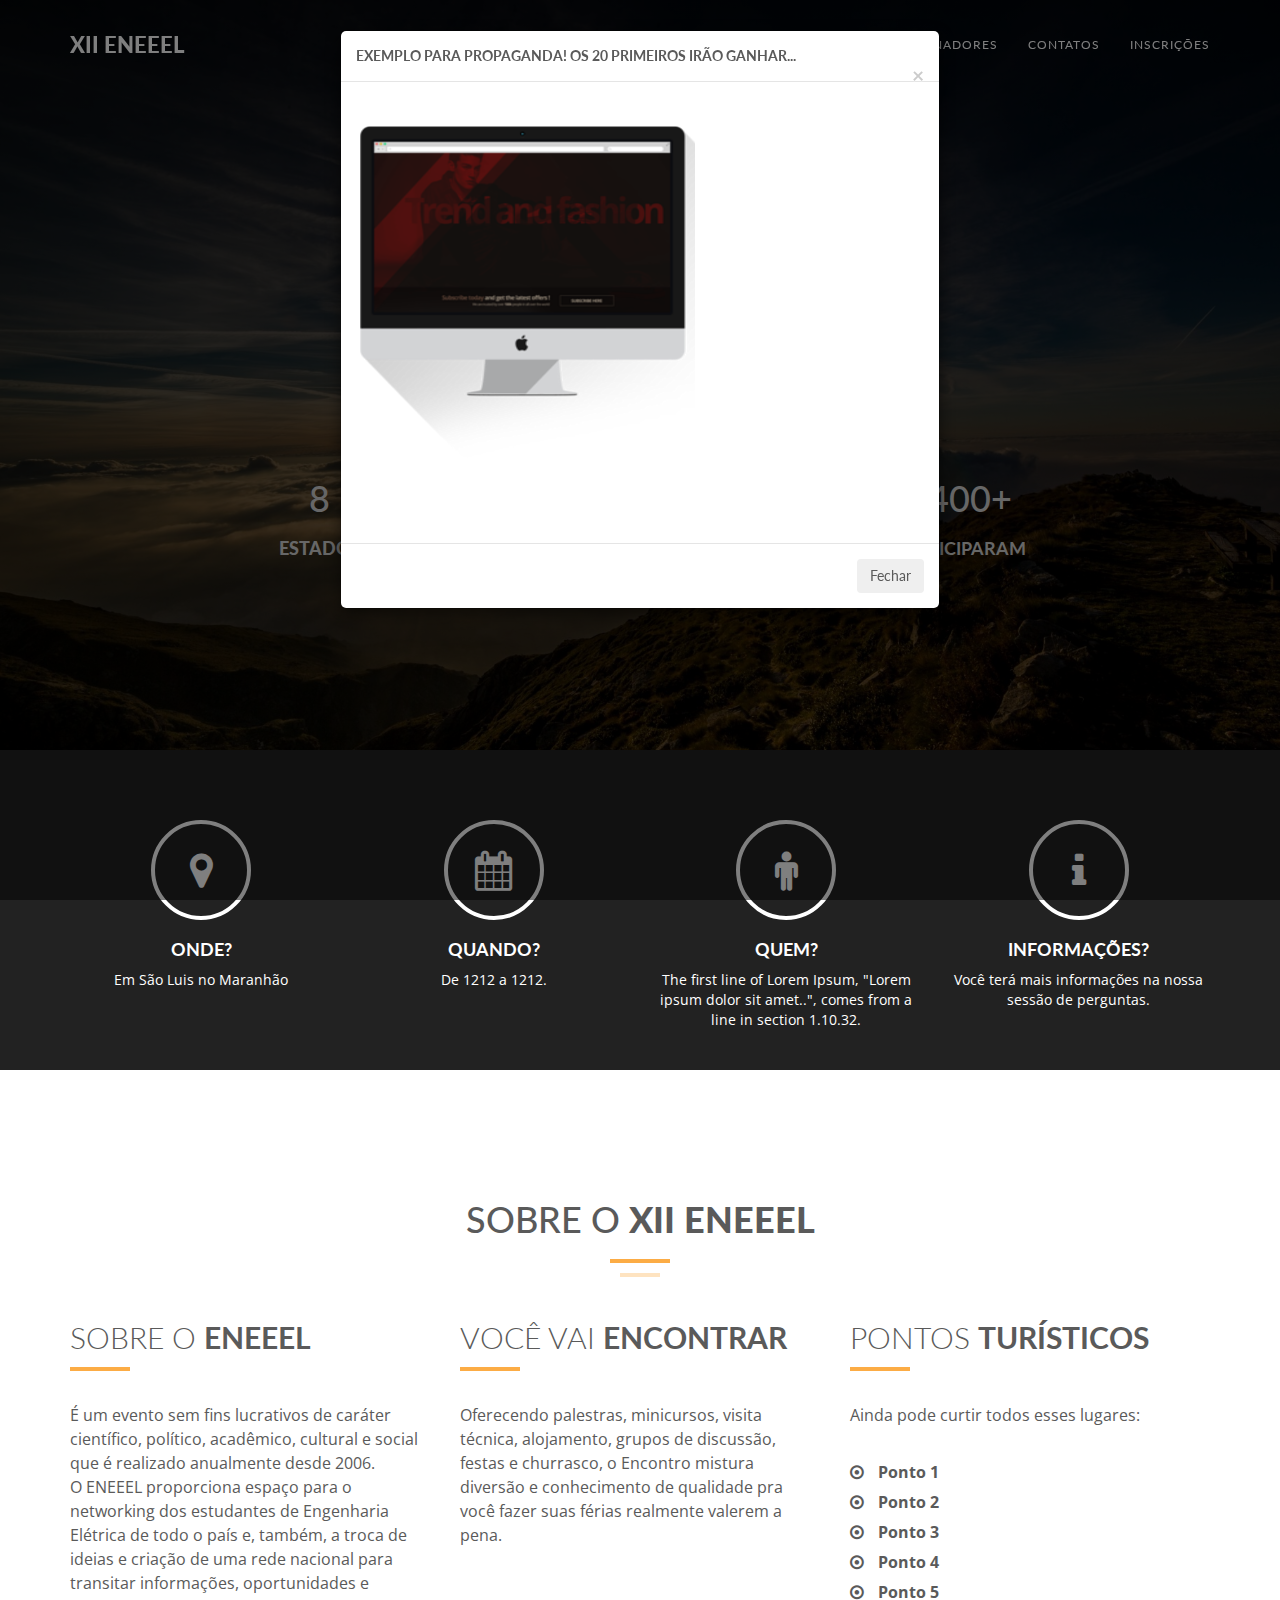
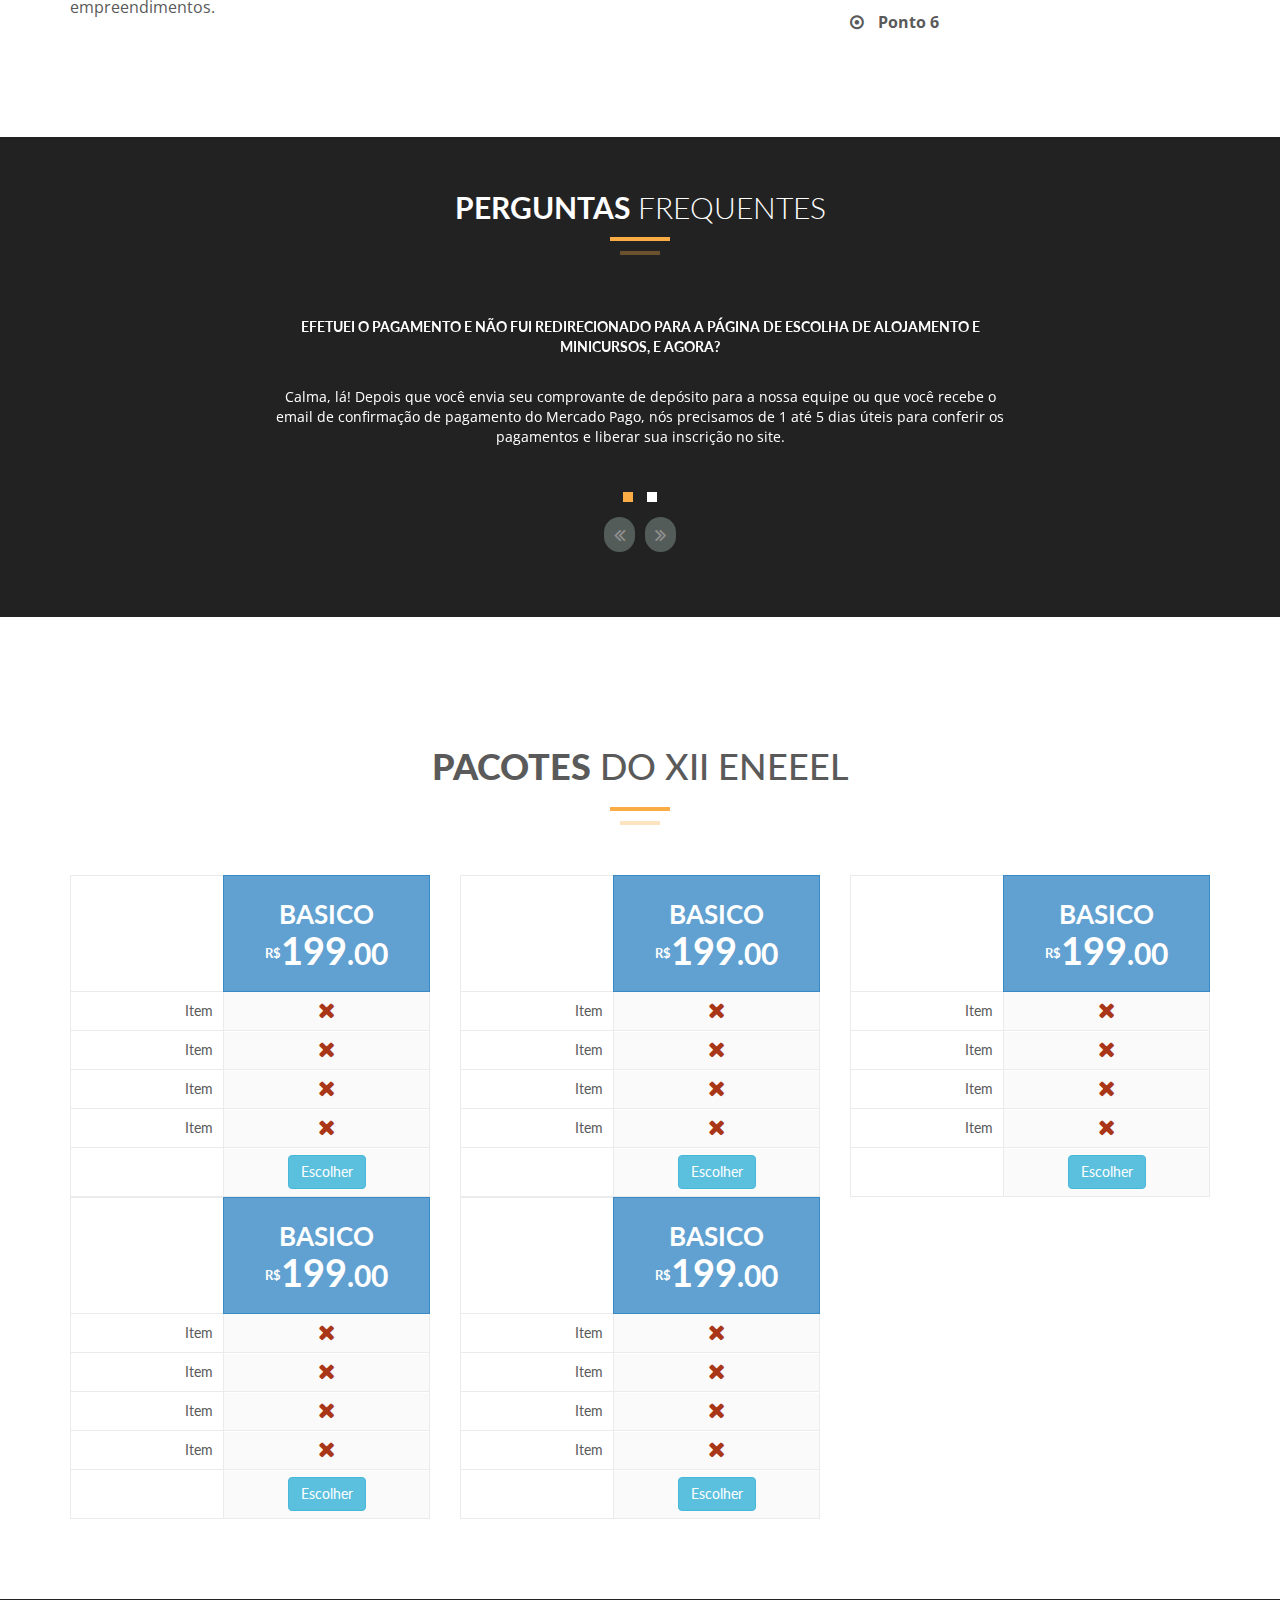
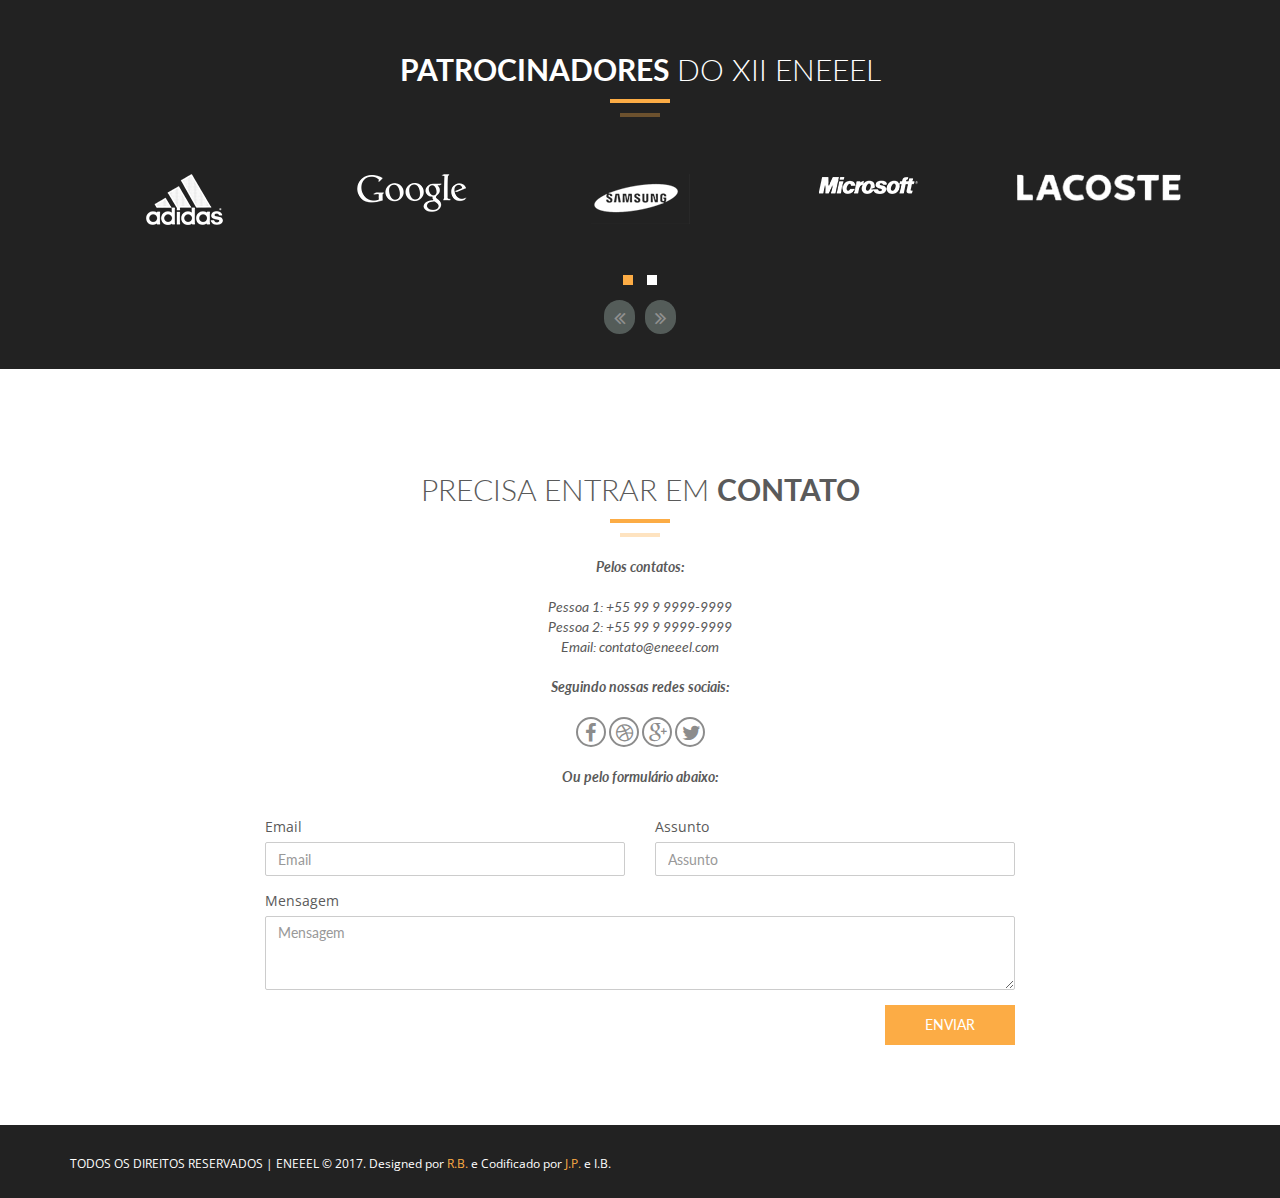
==== ENEEEL_SITE/modelo1/index.html @ 12f7a7e2 "Apenas troca de pasta" ====
<!DOCTYPE html>
<html lang="en">
  <head>
    <!-- BASICO Page Needs
    ================================================== -->
    <meta charset="utf-8">
    <!--[if IE]><meta http-equiv="x-ua-compatible" content="IE=9" /><![endif]-->
    <meta name="viewport" content="width=device-width, initial-scale=1">
	<title>XII ENEEEL - 2017</title>
    <meta name="description" content="Página oficial do XII ENEEEL - 2017">
    <meta name="keywords" content="Eneeel, 2017, Engenharia Elétrica">
    <meta name="author" content="ThemeForces.com, Ickson Barbosa">
    
    <!-- Favicons
    ================================================== -->
    <link rel="shortcut icon" href="img/favicon.ico" type="image/x-icon">
    <link rel="apple-touch-icon" href="img/apple-touch-icon.png">
    <link rel="apple-touch-icon" sizes="72x72" href="img/apple-touch-icon-72x72.png">
    <link rel="apple-touch-icon" sizes="114x114" href="img/apple-touch-icon-114x114.png">

    <!-- Bootstrap -->
    <link rel="stylesheet" type="text/css"  href="css/bootstrap.css">
    <link rel="stylesheet" type="text/css" href="fonts/font-awesome/css/font-awesome.css">

    <!-- Slider
    ================================================== -->
    <link href="css/owl.carousel.css" rel="stylesheet" media="screen">
    <link href="css/owl.theme.css" rel="stylesheet" media="screen">

    <!-- Stylesheet
    ================================================== -->
    <link rel="stylesheet" type="text/css"  href="css/style.css">
    <link rel="stylesheet" type="text/css" href="css/responsive.css">

    <link href='http://fonts.googleapis.com/css?family=Lato:100,300,400,700,900,100italic,300italic,400italic,700italic,900italic' rel='stylesheet' type='text/css'>
    <link href='http://fonts.googleapis.com/css?family=Open+Sans:300italic,400italic,600italic,700italic,800italic,700,300,600,800,400' rel='stylesheet' type='text/css'>

    <script type="text/javascript" src="js/modernizr.custom.js"></script>
    

    <!-- HTML5 shim and Respond.js for IE8 support of HTML5 elements and media queries -->
    <!-- WARNING: Respond.js doesn't work if you view the page via file:// -->
    <!--[if lt IE 9]>
      <script src="https://oss.maxcdn.com/html5shiv/3.7.2/html5shiv.min.js"></script>
      <script src="https://oss.maxcdn.com/respond/1.4.2/respond.min.js"></script>
    <![endif]-->
  </head>
  <body>
	  
	<!-- Modal
    ==========================================--> 
	<div id="myModal" class="modal fade">
	  <div class="modal-dialog">
		<div class="modal-content">
		  <div class="modal-header">
			<h5 class="modal-title">Exemplo para propaganda! Os 20 primeiros irão ganhar...</h5>
			<left><button type="button" class="close" data-dismiss="modal" aria-label="Close"></left>
			  <span aria-hidden="true">&times;</span>
			</button>
		  </div>
		  <div class="modal-body">
			<img src="img/prop.png">
		  </div>
		   <div class="modal-footer">
                     <button class="btn" data-dismiss="xmodal" aria-hidden="true">Fechar</button>
		   </div>
		</div>
	  </div>
	</div>
	  
    <!-- Navigation
    ==========================================-->
    <nav id="tf-menu" class="navbar navbar-default navbar-fixed-top">
      <div class="container">
        <!-- Brand and toggle get grouped for better mobile display -->
        <div class="navbar-header">
          <button type="button" class="navbar-toggle collapsed" data-toggle="collapse" data-target="#bs-example-navbar-collapse-1">
            <span class="sr-only">Toggle navigation</span>
            <span class="icon-bar"></span>
            <span class="icon-bar"></span>
            <span class="icon-bar"></span>
          </button>
          <a class="navbar-brand" href="index.html">XII ENEEEL</a>
        </div>

        <!-- Collect the nav links, forms, and other content for toggling -->
        <div class="collapse navbar-collapse" id="bs-example-navbar-collapse-1">
          <ul class="nav navbar-nav navbar-right">
            <li><a href="#tf-home" class="page-scroll">Início</a></li>
            <li><a href="#tf-services" class="page-scroll">Sobre</a></li>
            <li><a href="#tf-testimonials" class="page-scroll">Perguntas</a></li>
            <li><a href="#tf-pacotes" class="page-scroll">Pacotes</a></li>
            <li><a href="#tf-clients" class="page-scroll">Patrocinadores</a></li>
            <li><a href="#tf-contact" class="page-scroll">Contatos</a></li>
            <li><a href="#" class="page-scroll">Inscrições</a></li>
          </ul>
        </div><!-- /.navbar-collapse -->
      </div><!-- /.container-fluid -->
    </nav>

    <!-- Home Page
    ==========================================-->
    <div id="tf-home" class="text-center">
        <div class="overlay">
            <div class="content">
                <h1>XII <strong><span class="color">ENEEEL</span></strong> - 2017</h1>
                <p class="lead"><b>Encontro Nacional dos Estudantes de Engenharia Elétrica</b></p>
				<h2><button><a href="#">Inscrições</a></button></h2>
            </div>
            <br><br>
            <div class="col-md-2 col-md-offset-2">
                     <strong><h1><span id="estados">0</span></h1><h3>ESTADOS</h3></strong>
            </div>
            <div class="col-md-2 col-md-offset-1">
                    <strong><h1><span id="edicoes">0</span></h1><h3>EDIÇÕES</strong></h3>
            </div>
            <div class="col-md-2 col-md-offset-1">
                    <strong><h1><span id="participaram">0</span>+</h1><h3>PARTICIPARAM</strong></h3>
            </div>
            
        </div>

    </div>

	<!-- Services Section
    ==========================================-->
    <div id="tf-services" class="text-center">
        <div class="container">
            
            <div class="space"></div>
            <div class="row">
                <div class="col-md-3 col-sm-6 service">
                    <i class="fa fa-map-marker"></i>
                    <h4><strong>Onde?</strong></h4>
                    <p>Em São Luis no Maranhão</p>
                </div>

                <div class="col-md-3 col-sm-6 service">
                    <i class="fa fa-calendar"></i>
                    <h4><strong>Quando?</strong></h4>
                    <p>De 1212 a 1212.</p>
                </div>

                <div class="col-md-3 col-sm-6 service">
                    <i class="fa fa-male"></i>
                    <h4><strong>Quem?</strong></h4>
                    <p>The first line of Lorem Ipsum, "Lorem ipsum dolor sit amet..", comes from a line in section 1.10.32.</p>
                </div>
				
				<div class="col-md-3 col-sm-6 service">
                    <i class="fa fa-info"></i>
                    <h4><strong>Informações?</strong></h4>
                    <p>Você terá mais informações na nossa sessão de perguntas.</p>
                </div>

            </div>
        </div>
    </div>
	  

	  
    <!-- About Us Page
    ==========================================-->
    <div id="tf-about">
        <div class="container">
            <div class="row">
                
				
				<div class="section-title center">
					<center><h1>Sobre o <strong>XII ENEEEL</strong></h1></center>
					<div class="line">
						<hr>
					</div>
					<div class="clearfix"></div>
            	</div>
				
				<div class="col-md-4">
                    <div class="about-text">
                        <div class="section-title">
                            <h2>Sobre o <strong>ENEEEL</strong></h2>
                            <hr>
                            <div class="clearfix"></div>
                        </div>
                        <p class="intro">É um evento sem fins lucrativos de caráter científico, político, acadêmico, cultural e social que é realizado anualmente desde 2006. <br>O ENEEEL proporciona espaço para o networking dos estudantes de Engenharia Elétrica de todo o país e, também, a troca de ideias e criação de uma rede nacional para transitar informações, oportunidades e empreendimentos.</p>
                        <br>
                    </div>
                </div>
               
				
				
				<div class="col-md-4">
                    <div class="about-text">
                        <div class="section-title">
                            <h2>Você vai <strong>encontrar</strong></h2>
                            <hr>
                            <div class="clearfix"></div>
                        </div>
						
                        <p class="intro">Oferecendo palestras, minicursos, visita técnica, alojamento, grupos de discussão, festas e churrasco, o Encontro mistura diversão e conhecimento de qualidade pra você fazer suas férias realmente valerem a pena.</p>
                        <br>
                    </div>
                </div>
				
				<div class="col-md-4">
                    <div class="about-text">
                        <div class="section-title">
                            <h2>Pontos <strong>turísticos</strong></h2>
                            <hr>
                            <div class="clearfix"></div>
                        </div>
						<p class="intro">Ainda pode curtir todos esses lugares:</p>
                        <ul class="about-list">
                            <li>
                                <span class="fa fa-dot-circle-o"></span>
                                <strong>Ponto 1</strong>
                            </li>
							<li>
                                <span class="fa fa-dot-circle-o"></span>
                                <strong>Ponto 2</strong>
                            </li>
							<li>
                                <span class="fa fa-dot-circle-o"></span>
                                <strong>Ponto 3</strong>
                            </li>
							<li>
                                <span class="fa fa-dot-circle-o"></span>
                                <strong>Ponto 4</strong>
                            </li>
							<li>
                                <span class="fa fa-dot-circle-o"></span>
                                <strong>Ponto 5</strong>
                            </li>
							<li>
                                <span class="fa fa-dot-circle-o"></span>
                                <strong>Ponto 6</strong>
                            </li>
                            <br>
						</ul>
                    </div>
                </div>
				
				
            </div>
        </div>
    </div>

	

    

    

    

    <!-- Testimonials Section
    ==========================================-->
    <div id="tf-testimonials" class="text-center">
        <div class="overlay">
            <div class="container">
                <div class="section-title center">
                    <h2><strong>Perguntas</strong> frequentes</h2>
                    <div class="line">
						<hr>
						
                    </div>
                </div>
                <div class="row">
                    <div class="col-md-8 col-md-offset-2">
                        <div id="testimonial" class="owl-carousel owl-theme">
                            
							<div class="item">
                                <b><h5>Efetuei o pagamento e não fui redirecionado para a página de escolha de alojamento e minicursos, e agora?</h5></b>
                                <p>Calma, lá! Depois que você envia seu comprovante de depósito para a nossa equipe ou que você recebe o email de confirmação de pagamento do Mercado Pago, nós precisamos de 1 até 5 dias úteis para conferir os pagamentos e liberar sua inscrição no site.</p>
						    </div>
							
							<div class="item">
                                <b><h5>Como faço para trocar de pacote?</h5></b>
                                <p>Se você ainda não tiver efetuado o pagamento, isso pode ser feito com seu próprio login no nosso site www.eneeel.com. Se você já tiver comprado um pacote, mas quiser adquirir um mais completo, manda um email para contato@eneeel.com para verificar a disponibilidade da transação e efetue uma transferência com o valor da diferença.</p>
						    </div>

                        </div>
                    </div>
                </div>
            </div>
        </div>
    </div>

	
	<!-- Preços
    ==========================================-->
    <div id="tf-pacotes">
        <div class="container">
            <div class="row">
                
				
				<div class="section-title center">
					<center><h1><strong>Pacotes </strong>do XII ENEEEL</h1></center>
					<div class="line">
						<hr>
					</div>
					<div class="clearfix"></div>
            	</div>
				
		<div class="col-md-4 col-sm-12">
			<center><div class="membership-pricing-table">
            	
			<table>
               <tbody>
				<tr>
					<th></th>

					<th class="plan-header plan-header-blue">
					<div class="pricing-plan-name">BASICO</div>
					<div class="pricing-plan-price">
						<sup>R$</sup>199<span>.00</span>
					</div>
					</th>
				
				   <tr>
                    <td>Item</td>
					<td><span class="icon-no fa fa-close"></span></td>
                   </tr>
				   
				   <tr>
                    <td>Item</td>
                    <td><span class="icon-no fa fa-close"></span></td>
                   </tr>
				   
				   <tr>
                    <td>Item</td>
                    <td><span class="icon-no fa fa-close"></span></td>
                   </tr>
				   
				   <tr>
                    <td>Item</td>
                    <td><span class="icon-no fa fa-close"></span></td>
                   </tr>
				   
				   <tr>
					   <td></td>
				    <td class="action-header">
                        <a class="btn btn-info">
                            Escolher
                        </a>
                    </td>
				   </tr>
				
            </tbody></table>
        	</div></center>
			</div>
				
		<!--Tabela 2-->
		<div class="col-md-4 col-sm-12">
			<center><div class="membership-pricing-table">
            	
			<table>
               <tbody>
				<tr>
					<th></th>

					<th class="plan-header plan-header-blue">
					<div class="pricing-plan-name">BASICO</div>
					<div class="pricing-plan-price">
						<sup>R$</sup>199<span>.00</span>
					</div>
					</th>
				
				   <tr>
                    <td>Item</td>
					<td><span class="icon-no fa fa-close"></span></td>
                   </tr>
				   
				   <tr>
                    <td>Item</td>
                    <td><span class="icon-no fa fa-close"></span></td>
                   </tr>
				   
				   <tr>
                    <td>Item</td>
                    <td><span class="icon-no fa fa-close"></span></td>
                   </tr>
				   
				   <tr>
                    <td>Item</td>
                    <td><span class="icon-no fa fa-close"></span></td>
                   </tr>
				   
				   <tr>
					   <td></td>
				    <td class="action-header">
                        <a class="btn btn-info">
                            Escolher
                        </a>
                    </td>
				   </tr>
				
            </tbody></table>
        	</div></center>
			</div>
		
		<!--Tabela 3-->
		<div class="col-md-4 col-sm-12">
			<center><div class="membership-pricing-table">
            	
			<table>
               <tbody>
				<tr>
					<th></th>

					<th class="plan-header plan-header-blue">
					<div class="pricing-plan-name">BASICO</div>
					<div class="pricing-plan-price">
						<sup>R$</sup>199<span>.00</span>
					</div>
					</th>
				
				   <tr>
                    <td>Item</td>
					<td><span class="icon-no fa fa-close"></span></td>
                   </tr>
				   
				   <tr>
                    <td>Item</td>
                    <td><span class="icon-no fa fa-close"></span></td>
                   </tr>
				   
				   <tr>
                    <td>Item</td>
                    <td><span class="icon-no fa fa-close"></span></td>
                   </tr>
				   
				   <tr>
                    <td>Item</td>
                    <td><span class="icon-no fa fa-close"></span></td>
                   </tr>
				   
				   <tr>
					   <td></td>
				    <td class="action-header">
                        <a class="btn btn-info">
                            Escolher
                        </a>
                    </td>
				   </tr>
				
            </tbody></table>
        	</div></center>
			</div>

			<!--Tabela 4-->
		<div class="col-md-4 col-sm-12">
			<center><div class="membership-pricing-table">
            	
			<table>
               <tbody>
				<tr>
					<th></th>

					<th class="plan-header plan-header-blue">
					<div class="pricing-plan-name">BASICO</div>
					<div class="pricing-plan-price">
						<sup>R$</sup>199<span>.00</span>
					</div>
					</th>
				
				   <tr>
                    <td>Item</td>
					<td><span class="icon-no fa fa-close"></span></td>
                   </tr>
				   
				   <tr>
                    <td>Item</td>
                    <td><span class="icon-no fa fa-close"></span></td>
                   </tr>
				   
				   <tr>
                    <td>Item</td>
                    <td><span class="icon-no fa fa-close"></span></td>
                   </tr>
				   
				   <tr>
                    <td>Item</td>
                    <td><span class="icon-no fa fa-close"></span></td>
                   </tr>
				   
				   <tr>
					   <td></td>
				    <td class="action-header">
                        <a class="btn btn-info">
                            Escolher
                        </a>
                    </td>
				   </tr>
				
            </tbody></table>
        	</div></center>
			</div>
		<br>
		<!--Tabela 5-->
		<div class="col-md-4 col-sm-12">
			<center><div class="membership-pricing-table">
            	
			<table>
               <tbody>
				<tr>
					<th></th>

					<th class="plan-header plan-header-blue">
					<div class="pricing-plan-name">BASICO</div>
					<div class="pricing-plan-price">
						<sup>R$</sup>199<span>.00</span>
					</div>
					</th>
				
				   <tr>
                    <td>Item</td>
					<td><span class="icon-no fa fa-close"></span></td>
                   </tr>
				   
				   <tr>
                    <td>Item</td>
                    <td><span class="icon-no fa fa-close"></span></td>
                   </tr>
				   
				   <tr>
                    <td>Item</td>
                    <td><span class="icon-no fa fa-close"></span></td>
                   </tr>
				   
				   <tr>
                    <td>Item</td>
                    <td><span class="icon-no fa fa-close"></span></td>
                   </tr>
				   
				   <tr>
					   <td></td>
				    <td class="action-header">
                        <a class="btn btn-info">
                            Escolher
                        </a>
                    </td>
				   </tr>
				
            </tbody></table>
        	</div></center>
			</div>

				<!--FIM TABELAS-->
				
				
				
		</div>
       </div>
    </div>  
	  
	  
	  
	
	<!-- Clients Section
    ==========================================-->
    <div id="tf-clients" class="text-center">
        <div class="overlay">
            <div class="container">

                <div class="section-title center">
                    <h2><strong>Patrocinadores</strong> do XII ENEEEL</h2>
                    <div class="line">
                        <hr>
                    </div>
                </div>
                <div id="clients" class="owl-carousel owl-theme">
                    <div class="item">
                        <img src="img/client/01.png">
                    </div>
                    <div class="item">
                        <img src="img/client/02.png">
                    </div>
                    <div class="item">
                        <img src="img/client/03.png">
                    </div>
                    <div class="item">
                        <img src="img/client/04.png">
                    </div>
                    <div class="item">
                        <img src="img/client/05.png">
                    </div>
                    <div class="item">
                        <img src="img/client/06.png">
                    </div>
                    <div class="item">
                        <img src="img/client/07.png">
                    </div>
                </div>

            </div>
        </div>
    </div>	  
	  
	  
    <!-- Contact Section
    ==========================================-->
    <div id="tf-contact" class="text-center">
        <div class="container">

            <div class="row">
                <div class="col-md-8 col-md-offset-2">

                    <div class="section-title center">
                        <h2>Precisa entrar em <strong>contato</strong></h2>
                        <div class="line">
                            <hr>
                        </div>
                        <div class="clearfix"></div>
                        <em><b>Pelos contatos:</b><br><br>
                            Pessoa 1: +55 99 9 9999-9999 <br>
                            Pessoa 2: +55 99 9 9999-9999 <br>
                            Email: contato@eneeel.com <br><br>

                            <b>Seguindo nossas redes sociais:</b><br>
                        
                        <br>        
                        <a href="#"><i class="fa fa-facebook"></i></a>
                        <a href="#"><i class="fa fa-dribbble"></i></a>
                        <a href="#"><i class="fa fa-google-plus"></i></a>
                        <a href="#"><i class="fa fa-twitter"></i></a>
                        <br><br>        
                        <b>Ou pelo formulário abaixo:</b><br>
                        </em> 
                    </div>
                    <form>
                        <div class="row">
                            <div class="col-md-6">
                                <div class="form-group">
                                    <label for="exampleInputEmail1">Email</label>
                                    <input type="email" class="form-control" id="exampleInputEmail1" placeholder="Email">
                                </div>
                            </div>
                            <div class="col-md-6">
                                <div class="form-group">
                                    <label for="exampleInputPassword1">Assunto</label>
                                    <input type="text" class="form-control" id="exampleInputPassword1" placeholder="Assunto">
                                </div>
                            </div>
                        </div>
                        <div class="form-group">
                            <label for="exampleInputEmail1">Mensagem</label>
                            <textarea class="form-control" placeholder="Mensagem" rows="3"></textarea>
                        </div>
                        
                        <button type="submit" class="btn tf-btn btn-default">Enviar</button>
                    </form>

                </div>
            </div>

        </div>
    </div>

    <nav id="footer">
        <div class="container">
            <div class="pull-left fnav">
                <p>TODOS OS DIREITOS RESERVADOS | ENEEEL © 2017. Designed por <a href="https://dribbble.com/shots/1817781--FREEBIE-Spirit8-Digital-agency-one-page-template">R.B.</a> e Codificado por <a href="https://dribbble.com/jennpereira">J.P. </a> e I.B.</p>
            </div>
            
               
        </div>
    </nav>


    <!-- jQuery (necessary for Bootstrap's JavaScript plugins) -->
    <script src="https://ajax.googleapis.com/ajax/libs/jquery/1.11.1/jquery.min.js"></script>
    <script type="text/javascript" src="js/jquery.1.11.1.js"></script>
    <!-- Include all compiled plugins (below), or include individual files as needed -->
    <script type="text/javascript" src="js/bootstrap.js"></script>
    <script type="text/javascript" src="js/SmoothScroll.js"></script>
    <script type="text/javascript" src="js/jquery.isotope.js"></script>

    <script src="js/owl.carousel.js"></script>

    <script src="js/jquery.animateNumber.min.js"></script>

    <!-- Javascripts
    ================================================== -->
    <script type="text/javascript" src="js/main.js"></script>

    <script type="text/javascript">
    $('#estados').animateNumber({ number: 8 });
    $('#edicoes').animateNumber({ number: 11 });
    $('#participaram').animateNumber({ number: 2400 });
    </script>
	<script type="text/javascript">
	  $(document).ready(function() 
	  {
   	  	$('#myModal').modal('show');
	  });
	</script>


  </body>
</html>
---- ENEEEL_SITE/modelo1/css/style.css ----
@import url(http://fonts.googleapis.com/css?family=Lato:100,300,400,700,900,100italic,300italic,400italic,700italic,900italic);
@import url(http://fonts.googleapis.com/css?family=Open+Sans:300italic,400italic,600italic,700italic,800italic,700,300,600,800,400);

body, html{
	font-family: 'Lato', sans-serif;
	text-rendering: optimizeLegibility !important;
	-webkit-font-smoothing: antialiased !important;
	color: #5a5a5a;
}

h1{
	text-transform: uppercase;
}
h1 strong{
	font-weight: 900;
}
h2{
	text-transform: uppercase;
	line-height: 20px;
	margin:  0;
}
h3{
font-size: 18px;
font-weight: 900;
}
h4{
	text-transform: uppercase;
}
h5{
	text-transform: uppercase;
	font-weight: 700;
	line-height: 20px;
}
p{
	font-family: 'Open Sans', sans-serif;
}
p.intro{
	font-size: 16px;
	margin: 12px 0 0;
	line-height: 24px;
	font-family: 'Open Sans', sans-serif;
}
a{ color: #FCAC45;}
a:hover,
a:focus{
	text-decoration: none;
	color: #FCAC45;
}

.section-title hr{
	border-color: #fcac45;
	border-width: 4px;
	width: 60px;
	float: left;
	clear: both;
}
.clearfix:after {
     visibility: hidden;
     display: block;
     font-size: 0;
     content: " ";
     clear: both;
     height: 0;
     }
.clearfix { display: inline-block; }
* html .clearfix { height: 1%; }
.clearfix { display: block; }
ul, ol{
	padding: 0;
	webkit-padding: 0;
	moz-padding: 0;
}
/* Navigation */
#tf-menu {
	padding: 20px;
	transition: all 0.8s;
}
#tf-menu.navbar-default {
	background-color: rgba(248, 248, 248, 0);
	border-color: rgba(231, 231, 231, 0);
}
#tf-menu a.navbar-brand {
text-transform: uppercase;
font-size: 22px;
color: #fff;
font-weight: 900;
}

#tf-menu.navbar-default .navbar-nav > li > a {
	text-transform: uppercase;
	color: #FFF;
	font-size: 12px;
	letter-spacing: 1px;
}
.on {
	background-color: #222222 !important;
	padding: 0 !important;
}
.navbar-default .navbar-nav > .active > a, 
.navbar-default .navbar-nav > .active > a:hover, 
.navbar-default .navbar-nav > .active > a:focus {
	color: #FCAC45 !important;
	background-color: transparent;
	font-weight: 700;
}

.navbar-toggle {
	border-radius: 0;
	}
.navbar-default .navbar-toggle:hover, 
.navbar-default .navbar-toggle:focus {
	background-color: #FCAC45;
	border-color: #FCAC45;
	}
.navbar-default .navbar-toggle:hover>.icon-bar {
	background-color: #FFF;
	}
/* Home Style */
#tf-home{
	background: url(../img/dawn-190055.jpg);
	background-size: cover;
	background-position: center;
	background-attachment: fixed;
	background-repeat: no-repeat;
	color: #cfcfcf;
}

#tf-home button{
	background: #fcac45;
	border-radius: 30px;
	padding: 12px 15px;
	opacity: 0.92;
	border: 0px;
	
}

#tf-home a{
	color: white;
}

#tf-home .overlay{
	background: -moz-linear-gradient(top,  rgba(0,0,0,0.8) 0%, rgba(0,0,0,0.73) 17%, rgba(0,0,0,0.66) 35%, rgba(0,0,0,0.55) 62%, rgba(0,0,0,0.4) 100%); /* FF3.6+ */
	background: -webkit-gradient(linear, left top, left bottom, color-stop(0%,rgba(0,0,0,0.8)), color-stop(17%,rgba(0,0,0,0.73)), color-stop(35%,rgba(0,0,0,0.66)), color-stop(62%,rgba(0,0,0,0.55)), color-stop(100%,rgba(0,0,0,0.4))); /* Chrome,Safari4+ */
	background: -webkit-linear-gradient(top,  rgba(0,0,0,0.8) 0%,rgba(0,0,0,0.73) 17%,rgba(0,0,0,0.66) 35%,rgba(0,0,0,0.55) 62%,rgba(0,0,0,0.4) 100%); /* Chrome10+,Safari5.1+ */
	background: -o-linear-gradient(top,  rgba(0,0,0,0.8) 0%,rgba(0,0,0,0.73) 17%,rgba(0,0,0,0.66) 35%,rgba(0,0,0,0.55) 62%,rgba(0,0,0,0.4) 100%); /* Opera 11.10+ */
	background: -ms-linear-gradient(top,  rgba(0,0,0,0.8) 0%,rgba(0,0,0,0.73) 17%,rgba(0,0,0,0.66) 35%,rgba(0,0,0,0.55) 62%,rgba(0,0,0,0.4) 100%); /* IE10+ */
	background: linear-gradient(to bottom,  rgba(0,0,0,0.8) 0%,rgba(0,0,0,0.73) 17%,rgba(0,0,0,0.66) 35%,rgba(0,0,0,0.55) 62%,rgba(0,0,0,0.4) 100%); /* W3C */
	filter: progid:DXImageTransform.Microsoft.gradient( startColorstr='#cc000000', endColorstr='#66000000',GradientType=0 ); /* IE6-9 */
	height: 750px;
	background-attachment: fixed;
}
#tf-home p.lead{
	color: #e3e3e3;
}

.content{
	position: relative;
	padding: 20% 0 0;
}

.color{
	color: #fcac45;
}

a.fa.fa-angle-down {
	padding: 10px 15px;
	color: #fff;
	border: 2px solid #b4b4b4;
	border-radius: 50%;
	font-size: 24px;
	margin-top: 200px;
	transition: all 0.5s;
}
a.fa.fa-angle-down:hover{
	background: #fcac45;
	color: #ffffff;
	border: 2px solid #fcac45;
}

/* About Section */
#tf-pacotes{
	padding: 80px 0;
}
ul.pacotes-list{ margin: 30px 0 0 ;}
ul.pacotes-list li{
	display: block;
	font-size: 16px;
	line-height: 30px;
	font-family: 'Open Sans', sans-serif;
}
ul.pacotes-list li span{ 
	margin-right: 10px;
}


/* About Section */
#tf-about{
	padding: 80px 0;
}
ul.about-list{ margin: 30px 0 0 ;}
ul.about-list li{
	display: block;
	font-size: 16px;
	line-height: 30px;
	font-family: 'Open Sans', sans-serif;
}
ul.about-list li span{ 
	margin-right: 10px;
}
/* Team Section */
#tf-team{
	background: url(../img/03.jpg);
	background-size: cover;
	background-position: center;
	background-attachment: fixed;
	background-repeat: no-repeat;
	color: #ffffff;
}
#tf-team .overlay{
	background: -moz-linear-gradient(top,  rgba(0,0,0,0.8) 0%, rgba(0,0,0,0.73) 17%, rgba(0,0,0,0.66) 35%, rgba(0,0,0,0.55) 62%, rgba(0,0,0,0.4) 100%); /* FF3.6+ */
	background: -webkit-gradient(linear, left top, left bottom, color-stop(0%,rgba(0,0,0,0.8)), color-stop(17%,rgba(0,0,0,0.73)), color-stop(35%,rgba(0,0,0,0.66)), color-stop(62%,rgba(0,0,0,0.55)), color-stop(100%,rgba(0,0,0,0.4))); /* Chrome,Safari4+ */
	background: -webkit-linear-gradient(top,  rgba(0,0,0,0.8) 0%,rgba(0,0,0,0.73) 17%,rgba(0,0,0,0.66) 35%,rgba(0,0,0,0.55) 62%,rgba(0,0,0,0.4) 100%); /* Chrome10+,Safari5.1+ */
	background: -o-linear-gradient(top,  rgba(0,0,0,0.8) 0%,rgba(0,0,0,0.73) 17%,rgba(0,0,0,0.66) 35%,rgba(0,0,0,0.55) 62%,rgba(0,0,0,0.4) 100%); /* Opera 11.10+ */
	background: -ms-linear-gradient(top,  rgba(0,0,0,0.8) 0%,rgba(0,0,0,0.73) 17%,rgba(0,0,0,0.66) 35%,rgba(0,0,0,0.55) 62%,rgba(0,0,0,0.4) 100%); /* IE10+ */
	background: linear-gradient(to bottom,  rgba(0,0,0,0.8) 0%,rgba(0,0,0,0.73) 17%,rgba(0,0,0,0.66) 35%,rgba(0,0,0,0.55) 62%,rgba(0,0,0,0.4) 100%); /* W3C */
	filter: progid:DXImageTransform.Microsoft.gradient( startColorstr='#cc000000', endColorstr='#66000000',GradientType=0 ); /* IE6-9 */
	height: auto;
	background-attachment: fixed;
	padding: 80px 0;
}
.section-title.center{
	padding: 30px 0;
}
.section-title h2,
.section-title.center h2{
	font-weight: 300;
}
.section-title.center .line{
	border-top: 4px solid #fcac45;
	height: 10px;
	width: 60px;
	text-align: center;
	margin: 0 auto;
	margin-top: 20px;
}

.section-title.center hr {
	border-top: 4px solid rgba(252, 172, 69, 0.34);
	width: 40px;
	text-align: center;
	margin-top: 10px;
	position: relative;
	left: 17%;
}
#team{ margin: 0 auto}
#team .item{
    padding: 0;
    margin: 15px;
    color: #FFF;
    text-align: center;
}

img.img-circle.team-img {
	width: 120px;
	height: 120px;
	border: 4px solid transparent;
	transition: all 0.5s;
}
#tf-team .item .thumbnail:hover>img.img-circle.team-img{
	border: 4px solid #FCAC45;
}
#tf-team .thumbnail {
	background: transparent;
	border: 0;
}

#tf-team .thumbnail .caption {
	padding: 9px;
	color: #F2F2F2;
}

.owl-theme .owl-controls .owl-page span {
	display: block;
	width: 10px;
	height: 10px;
	margin: 5px 7px;
	filter: Alpha(Opacity=1);
	opacity: 1;
	-webkit-border-radius: 0;
	-moz-border-radius: 20px;
	border-radius: 0;
	background: #FFFFFF;
	transition: all 0.5s;
}

.owl-theme .owl-controls .owl-page.active span, 
.owl-theme .owl-controls.clickable .owl-page:hover span {
	filter: Alpha(Opacity=100);
	opacity: 1;
	background: #FCAC45;
}
.owl-theme .owl-controls .owl-page.active span{
	background: #FCAC45;
}

/* Services Section */
#tf-services{
	color: white ;
	background-color: #222222;
	padding: 30px;
}

#tf-services .overlay{
	background: -moz-linear-gradient(top,  rgba(0,0,0,0.8) 0%, rgba(0,0,0,0.73) 17%, rgba(0,0,0,0.66) 35%, rgba(0,0,0,0.55) 62%, rgba(0,0,0,0.4) 100%); /* FF3.6+ */
	background: -webkit-gradient(linear, left top, left bottom, color-stop(0%,rgba(0,0,0,0.8)), color-stop(17%,rgba(0,0,0,0.73)), color-stop(35%,rgba(0,0,0,0.66)), color-stop(62%,rgba(0,0,0,0.55)), color-stop(100%,rgba(0,0,0,0.4))); /* Chrome,Safari4+ */
	background: -webkit-linear-gradient(top,  rgba(0,0,0,0.8) 0%,rgba(0,0,0,0.73) 17%,rgba(0,0,0,0.66) 35%,rgba(0,0,0,0.55) 62%,rgba(0,0,0,0.4) 100%); /* Chrome10+,Safari5.1+ */
	background: -o-linear-gradient(top,  rgba(0,0,0,0.8) 0%,rgba(0,0,0,0.73) 17%,rgba(0,0,0,0.66) 35%,rgba(0,0,0,0.55) 62%,rgba(0,0,0,0.4) 100%); /* Opera 11.10+ */
	background: -ms-linear-gradient(top,  rgba(0,0,0,0.8) 0%,rgba(0,0,0,0.73) 17%,rgba(0,0,0,0.66) 35%,rgba(0,0,0,0.55) 62%,rgba(0,0,0,0.4) 100%); /* IE10+ */
	background: linear-gradient(to bottom,  rgba(0,0,0,0.8) 0%,rgba(0,0,0,0.73) 17%,rgba(0,0,0,0.66) 35%,rgba(0,0,0,0.55) 62%,rgba(0,0,0,0.4) 100%); /* W3C */
	filter: progid:DXImageTransform.Microsoft.gradient( startColorstr='#cc000000', endColorstr='#66000000',GradientType=0 ); /* IE6-9 */
	padding: 80px 0;
	background-attachment: fixed;
}

.space{
	margin-top: 40px;
}

#tf-services i.fa {
	font-size: 40px;
	border: 4px solid #fff;
	width: 100px;
	height: 100px;
	padding: 27px 25px;
	margin-bottom: 10px;
	border-radius: 50%;
	transition: all 0.5s;
}

#tf-services i.fa.fa-mobile{
	font-size: 50px;
	padding: 20px 25px;
}

#tf-services .service:hover>i.fa{
	background: #FCAC45;
	color: #ffffff;
}

/* Clients Section */
#tf-clients{
	color: white ;
	background-color: #222222;
	padding: 30px;
}


#clients .item{
    padding: 0;
    margin: 35px;
    color: #FFF;
    text-align: center;
}





.membership-pricing-table table .icon-no,.membership-pricing-table table .icon-yes {
    font-size: 22px
}

.membership-pricing-table table .icon-no {
    color: #a93717
}

.membership-pricing-table table .icon-yes {
    color: #209e61
}

.membership-pricing-table table .plan-header {
    text-align: center;
    font-size: 38px;
    border: 1px solid #e2e2e2;
    padding: 25px 0
}

.membership-pricing-table table .plan-header-free {
    background-color: #eee;
    color: #555
}

.membership-pricing-table table .plan-header-blue {
    color: #fff;
	padding: 20px;
    background-color: #61a1d1;
    border-color: #3989c6
}

.membership-pricing-table table .plan-header-standard {
    color: #fff;
    background-color: #ff9317;
    border-color: #e37900
}

.membership-pricing-table table td {
    text-align: center;
    width: 15%;
    padding: 7px 10px;
    background-color: #fafafa;
    font-size: 14px;
    -webkit-box-shadow: 0 1px 0 #fff inset;
    box-shadow: 0 1px 0 #fff inset
}

.membership-pricing-table table,.membership-pricing-table table td {
    border: 1px solid #ebebeb
}

.membership-pricing-table table tr td:first-child {
    background-color: transparent;
    text-align: right;
    width: 24%
}

.membership-pricing-table table tr td:nth-child(5) {
    background-color: #FFF
}

.membership-pricing-table table tr:first-child td,.membership-pricing-table table tr:nth-child(2) td {
    -webkit-box-shadow: none;
    box-shadow: none
}

.membership-pricing-table table tr:first-child th:first-child {
    border-top-color: transparent;
    border-left-color: transparent;
    border-right-color: #e2e2e2;
	
}

.membership-pricing-table table tr:first-child th .pricing-plan-name {
    font-size: 26px
}

.membership-pricing-table table tr:first-child th .pricing-plan-price {
    line-height: 35px
}

.membership-pricing-table table tr:first-child th .pricing-plan-price>sup {
    font-size: 35%
}

.membership-pricing-table table tr:first-child th .pricing-plan-price>span {
    font-size: 30px;
	
}

.membership-pricing-table table tr:first-child th .pricing-plan-period {
    margin-top: -7px;
    font-size: 25%
}

.membership-pricing-table table .header-plan-inner {
    position: relative;
	padding: 10px;
}

.membership-pricing-table table .recommended-plan-ribbon {
    box-sizing: content-box;
    background-color: #dc3b5d;
    color: #FFF;
    position: absolute;
    padding: 3px 6px;
    font-size: 11px!important;
    font-weight: 500;
    left: -6px;
    top: -22px;
    z-index: 99;
    width: 100%;
    -webkit-box-shadow: 0 -1px #c2284c inset;
    box-shadow: 0 -1px #c2284c inset;
    text-shadow: 0 -1px #c2284c
}

.membership-pricing-table table .recommended-plan-ribbon:before {
    border: solid;
    border-color: #c2284c transparent;
    border-width: 6px 0 0 6px;
    bottom: -5px;
    content: "";
    left: 0;
    position: absolute;
    z-index: 90
}

.membership-pricing-table table .recommended-plan-ribbon:after {
    border: solid;
    border-color: #c2284c transparent;
    border-width: 6px 6px 0 0;
    bottom: -5px;
    content: "";
    right: 0;
    position: absolute;
    z-index: 90
}

.membership-pricing-table table .plan-head {
    box-sizing: content-box;
    background-color: #ff9c00;
    border: 1px solid #cf7300;
    position: absolute;
    top: -33px;
    left: -1px;
    height: 30px;
    width: 100%;
    border-bottom: none
}








/* Testimonials Section */
#tf-testimonials{
	color: white ;
	background-color: #222222;
	padding: 30px;
}


#testimonial {
	padding: 30px 0;
}
#testimonial .item{
    display: block;
    width: 100%;
    height: auto;
}

#testimonial .item p {
	font-weight: 400;
	margin: 30px 0;
	color: #FFF;
}
/* Contact Section */
#tf-contact{
	padding: 80px 0;
}

label {
	float: left;
	font-size: 14px;
	font-weight: 400;
	font-family: 'Open Sans', sans-serif;
}
#tf-contact .form-control {
	display: block;
	width: 100%;
	padding: 6px 12px;
	font-size: 14px;
	line-height: 1.42857143;
	color: #555;
	background-color: #fff;
	background-image: none;
	border: 1px solid #ccc;
	border-radius: 2px;
	-webkit-box-shadow: none;
	box-shadow: none;
	-webkit-transition: none;
	-o-transition: none;
	transition: none;
}

#tf-contact .form-control:focus {
	border-color: inherit;
	outline: 0;
	-webkit-box-shadow: transparent;
	box-shadow: transparent;
}

button.btn.tf-btn.btn-default {
	float: right;
	background: #FCAC45;
	border: 0;
	border-radius: 0;
	padding: 10px 40px;
	color: #ffffff;
	text-transform: uppercase;
}

.btn:active, .btn.active {
	background-image: none;
	outline: 0;
	-webkit-box-shadow: none;
	box-shadow: none;
}

.btn:focus, 
.btn:active:focus, 
.btn.active:focus, 
.btn.focus, 
.btn:active.focus, 
.btn.active.focus {
	outline: thin dotted;
	outline: none;
	outline-offset: none;
}
/* Footer */
nav#footer{
	background: #222222;
	color: #ffffff;
	padding: 20px 0 15px 0;
}
nav#footer .fnav{ vertical-align: middle;}
ul.footer-social li{
	display: inline-block;
	margin-right: 10px;
}
nav#footer p{
	font-size: 12px;
	margin-top: 10px;
}
#footer i.fa {
	height: 30px;
	width: 30px;
	border: 2px solid #8c8c8c;
	font-size: 20px;
	padding: 4px 5px;
	border-radius: 50%;
	color: #8c8c8c;
	transition: all 0.5s;
}
#footer i.fa:hover{
	background: #FCAC45;
	border-color: #FCAC45;
	color: #ffffff;
}
#tf-contact i.fa {
	height: 30px;
	width: 30px;
	border: 2px solid #8c8c8c;
	font-size: 20px;
	padding: 4px 5px;
	border-radius: 50%;
	color: #8c8c8c;
	transition: all 0.5s;
}
#tf-contact i.fa:hover{
	background: #FCAC45;
	border-color: #FCAC45;
	color: #ffffff;
---- ENEEEL_SITE/modelo1/css/responsive.css ----
@media (max-width: 768px){
  .content {
	padding: 40% 0 0;
	}
}

@media (max-width: 603px){
#tf-menu.navbar-default {
	background-color: rgba(0, 0, 0, 0.79);
	}
#tf-works li.pull-right, #tf-works li.pull-left {
    margin-top: 10px;
    float: none !important;
    text-align: center;
    display: block;
}
label{
    float: none !important
}
.pull-left.fnav,
.pull-right.fnav {
    float: none !important;
    text-align: center;
}

.hover-bg .hover-text {
    padding: 12% 10%;
}
}
@media (max-width: 360px){
.hover-bg .hover-text {
    padding: 22% 10%;
}
}
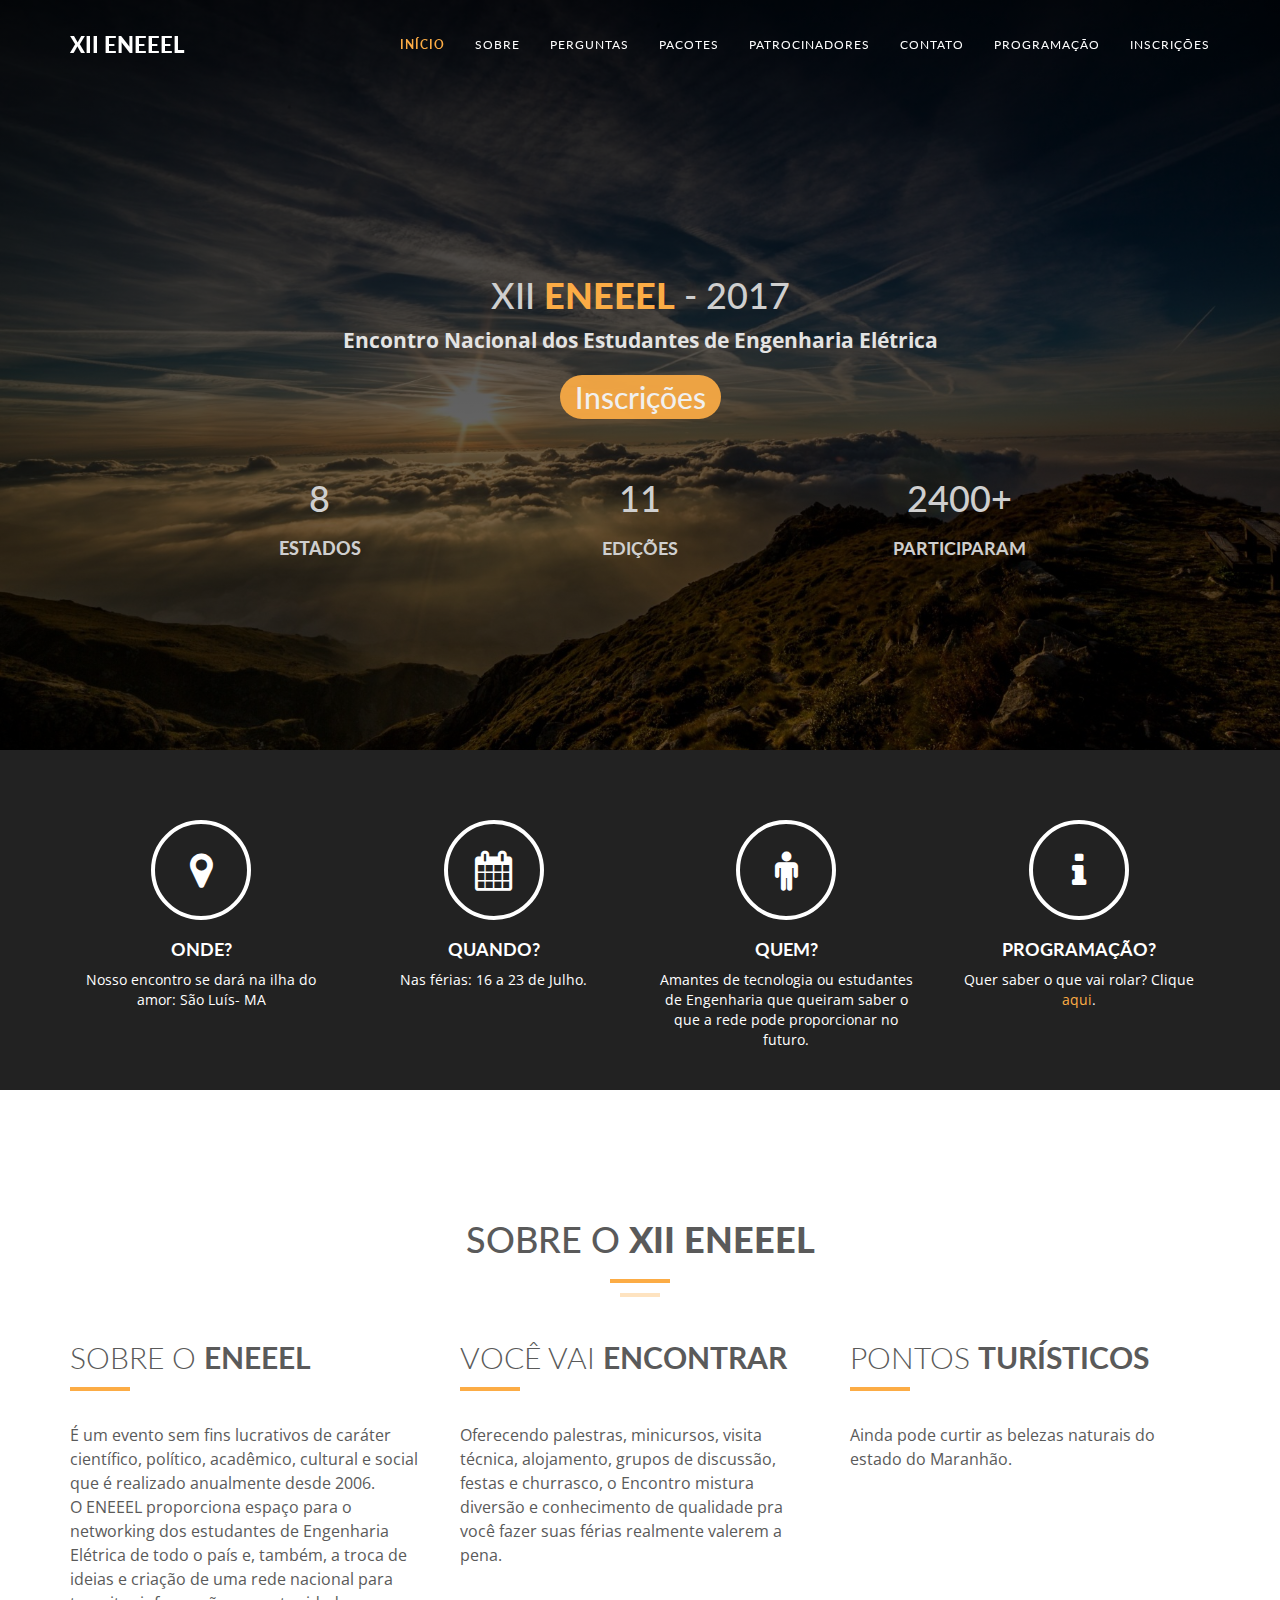
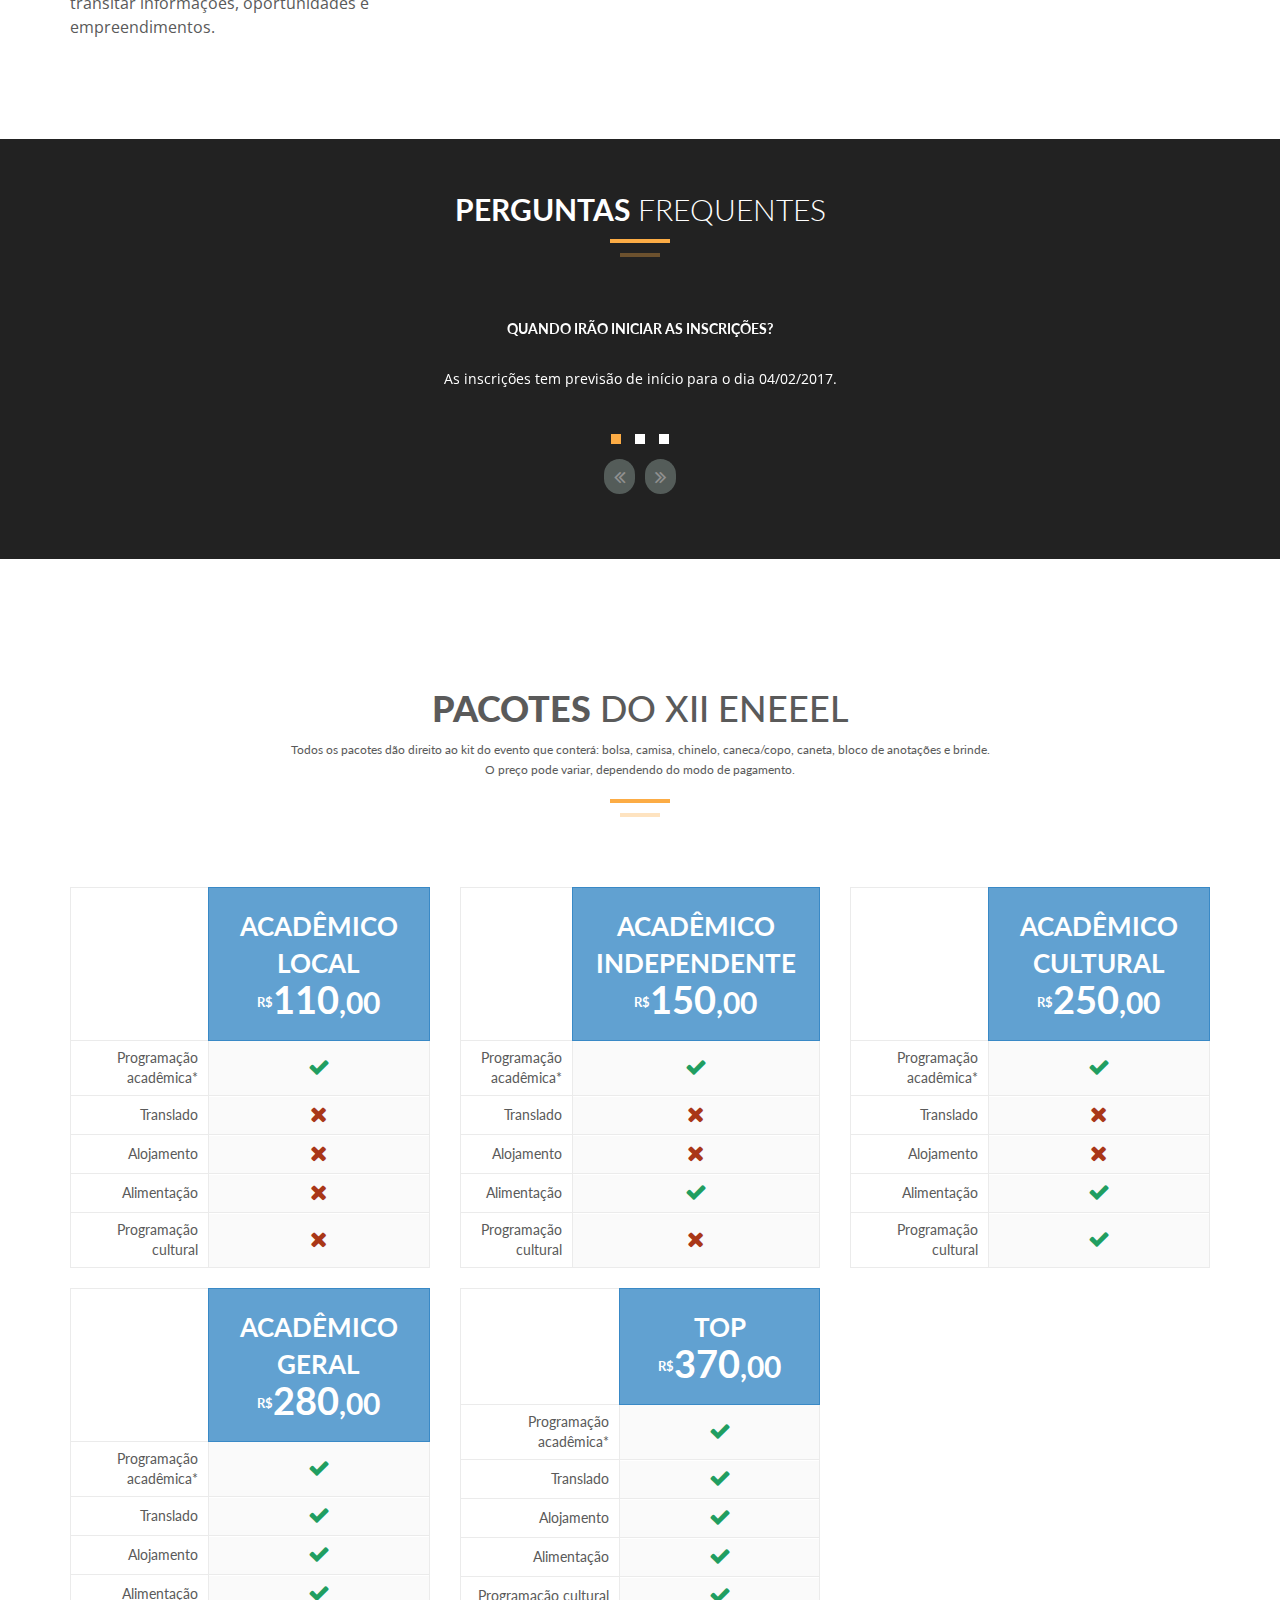
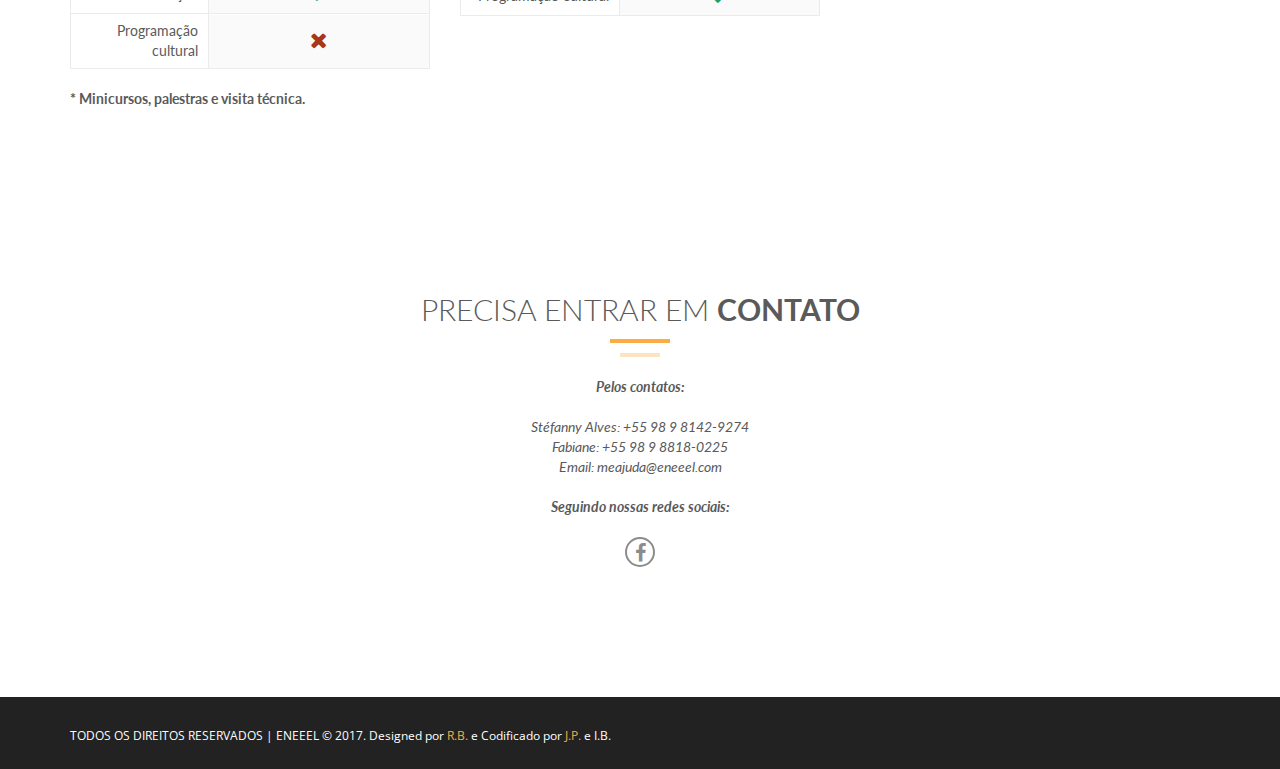
==== commit a5142c24: "Site finalizado para ficar online" ====
--- a/ENEEEL_SITE/modelo1/index.html
+++ b/ENEEEL_SITE/modelo1/index.html
@@ -48,7 +48,7 @@
   <body>
 	  
 	<!-- Modal
-    ==========================================--> 
+    ========================================== 
 	<div id="myModal" class="modal fade">
 	  <div class="modal-dialog">
 		<div class="modal-content">
@@ -66,7 +66,7 @@
 		   </div>
 		</div>
 	  </div>
-	</div>
+	</div>-->
 	  
     <!-- Navigation
     ==========================================-->
@@ -91,8 +91,9 @@
             <li><a href="#tf-testimonials" class="page-scroll">Perguntas</a></li>
             <li><a href="#tf-pacotes" class="page-scroll">Pacotes</a></li>
             <li><a href="#tf-clients" class="page-scroll">Patrocinadores</a></li>
-            <li><a href="#tf-contact" class="page-scroll">Contatos</a></li>
-            <li><a href="#" class="page-scroll">Inscrições</a></li>
+            <li><a href="#tf-contact" class="page-scroll">Contato</a></li>
+			  <li><a href="programacao.html" class="page-scroll">Programação</a></li>
+            <li><a href="http://inscricao.eneeel.com" class="page-scroll">Inscrições</a></li>
           </ul>
         </div><!-- /.navbar-collapse -->
       </div><!-- /.container-fluid -->
@@ -105,7 +106,7 @@
             <div class="content">
                 <h1>XII <strong><span class="color">ENEEEL</span></strong> - 2017</h1>
                 <p class="lead"><b>Encontro Nacional dos Estudantes de Engenharia Elétrica</b></p>
-				<h2><button><a href="#">Inscrições</a></button></h2>
+				<h2><a href="http://inscricao.eneeel.com"><button>Inscrições</button></a></h2>
             </div>
             <br><br>
             <div class="col-md-2 col-md-offset-2">
@@ -132,25 +133,25 @@
                 <div class="col-md-3 col-sm-6 service">
                     <i class="fa fa-map-marker"></i>
                     <h4><strong>Onde?</strong></h4>
-                    <p>Em São Luis no Maranhão</p>
+                    <p>Nosso encontro se dará na ilha do amor: São Luís- MA</p>
                 </div>
 
                 <div class="col-md-3 col-sm-6 service">
                     <i class="fa fa-calendar"></i>
                     <h4><strong>Quando?</strong></h4>
-                    <p>De 1212 a 1212.</p>
+                    <p>Nas férias: 16 a 23 de Julho.</p>
                 </div>
 
                 <div class="col-md-3 col-sm-6 service">
                     <i class="fa fa-male"></i>
                     <h4><strong>Quem?</strong></h4>
-                    <p>The first line of Lorem Ipsum, "Lorem ipsum dolor sit amet..", comes from a line in section 1.10.32.</p>
+                    <p>Amantes de tecnologia ou estudantes de Engenharia que queiram saber o que a rede pode proporcionar no futuro.</p>
                 </div>
 				
 				<div class="col-md-3 col-sm-6 service">
                     <i class="fa fa-info"></i>
-                    <h4><strong>Informações?</strong></h4>
-                    <p>Você terá mais informações na nossa sessão de perguntas.</p>
+                    <h4><strong>Programação?</strong></h4>
+					<p>Quer saber o que vai rolar? Clique <a href="programacao.html">aqui</a>.</p>
                 </div>
 
             </div>
@@ -208,8 +209,8 @@
                             <hr>
                             <div class="clearfix"></div>
                         </div>
-						<p class="intro">Ainda pode curtir todos esses lugares:</p>
-                        <ul class="about-list">
+						<p class="intro">Ainda pode curtir as belezas naturais do estado do Maranhão.</p>
+                        <!--ul class="about-list">
                             <li>
                                 <span class="fa fa-dot-circle-o"></span>
                                 <strong>Ponto 1</strong>
@@ -235,7 +236,7 @@
                                 <strong>Ponto 6</strong>
                             </li>
                             <br>
-						</ul>
+						</ul-->
                     </div>
                 </div>
 				
@@ -269,13 +270,18 @@
                         <div id="testimonial" class="owl-carousel owl-theme">
                             
 							<div class="item">
-                                <b><h5>Efetuei o pagamento e não fui redirecionado para a página de escolha de alojamento e minicursos, e agora?</h5></b>
-                                <p>Calma, lá! Depois que você envia seu comprovante de depósito para a nossa equipe ou que você recebe o email de confirmação de pagamento do Mercado Pago, nós precisamos de 1 até 5 dias úteis para conferir os pagamentos e liberar sua inscrição no site.</p>
+                                <b><h5>Quando irão iniciar as inscrições?</h5></b>
+                                <p>As inscrições tem previsão de início para o dia 04/02/2017.</p>
 						    </div>
 							
 							<div class="item">
-                                <b><h5>Como faço para trocar de pacote?</h5></b>
-                                <p>Se você ainda não tiver efetuado o pagamento, isso pode ser feito com seu próprio login no nosso site www.eneeel.com. Se você já tiver comprado um pacote, mas quiser adquirir um mais completo, manda um email para contato@eneeel.com para verificar a disponibilidade da transação e efetue uma transferência com o valor da diferença.</p>
+                                <b><h5>Como faço para inscrever minha delegação?</h5></b>
+                                <p>Fácil: só enviar um e-mail para raphael@bct.ect.ufrn.br</p>
+						    </div>
+							
+							<div class="item">
+                                <b><h5>Posso dividir o valor da inscrição no cartão?</h5></b>
+                                <p>Claro, mas a inscrição terá um acréscimo de 4,99% mais as taxas do Mercado Pago. </p>
 						    </div>
 
                         </div>
@@ -294,7 +300,8 @@
                 
 				
 				<div class="section-title center">
-					<center><h1><strong>Pacotes </strong>do XII ENEEEL</h1></center>
+					<center><h1><strong>Pacotes </strong>do XII ENEEEL</h1>
+						<small>Todos os pacotes dão direito ao kit do evento que conterá: bolsa, camisa, chinelo, caneca/copo, caneta, bloco de anotações e brinde.<br>O preço pode variar, dependendo do modo de pagamento.</small></center>
 					<div class="line">
 						<hr>
 					</div>
@@ -304,47 +311,44 @@
 		<div class="col-md-4 col-sm-12">
 			<center><div class="membership-pricing-table">
             	
-			<table>
+			<br><table>
                <tbody>
 				<tr>
 					<th></th>
 
 					<th class="plan-header plan-header-blue">
-					<div class="pricing-plan-name">BASICO</div>
+					<div class="pricing-plan-name">ACADÊMICO LOCAL</div>
 					<div class="pricing-plan-price">
-						<sup>R$</sup>199<span>.00</span>
+						<sup>R$</sup>110<span>,00</span>
 					</div>
 					</th>
 				
 				   <tr>
-                    <td>Item</td>
-					<td><span class="icon-no fa fa-close"></span></td>
-                   </tr>
-				   
-				   <tr>
-                    <td>Item</td>
-                    <td><span class="icon-no fa fa-close"></span></td>
-                   </tr>
-				   
-				   <tr>
-                    <td>Item</td>
-                    <td><span class="icon-no fa fa-close"></span></td>
-                   </tr>
-				   
-				   <tr>
-                    <td>Item</td>
-                    <td><span class="icon-no fa fa-close"></span></td>
-                   </tr>
-				   
-				   <tr>
-					   <td></td>
-				    <td class="action-header">
-                        <a class="btn btn-info">
-                            Escolher
-                        </a>
-                    </td>
-				   </tr>
-				
+                    <td>Programação acadêmica*</td>
+					<td><span class="icon-yes fa fa-check"></span></td>
+                   </tr>
+				   
+				   <tr>
+                    <td>Translado</td>
+                    <td><span class="icon-no fa fa-close"></span></td>
+                   </tr>
+				   
+				   <tr>
+                    <td>Alojamento</td>
+                    <td><span class="icon-no fa fa-close"></span></td>
+                   </tr>
+				   
+				   <tr>
+                    <td>Alimentação</td>
+                    <td><span class="icon-no fa fa-close"></span></td>
+                   </tr>
+				   
+				   <tr>
+                    <td>Programação cultural</td>
+                    <td><span class="icon-no fa fa-close"></span></td>
+                   </tr>
+				   
+				   
             </tbody></table>
         	</div></center>
 			</div>
@@ -353,47 +357,44 @@
 		<div class="col-md-4 col-sm-12">
 			<center><div class="membership-pricing-table">
             	
-			<table>
+			<br><table>
                <tbody>
 				<tr>
 					<th></th>
 
 					<th class="plan-header plan-header-blue">
-					<div class="pricing-plan-name">BASICO</div>
+					<div class="pricing-plan-name">ACADÊMICO INDEPENDENTE</div>
 					<div class="pricing-plan-price">
-						<sup>R$</sup>199<span>.00</span>
+						<sup>R$</sup>150<span>,00</span>
 					</div>
 					</th>
 				
 				   <tr>
-                    <td>Item</td>
-					<td><span class="icon-no fa fa-close"></span></td>
-                   </tr>
-				   
-				   <tr>
-                    <td>Item</td>
-                    <td><span class="icon-no fa fa-close"></span></td>
-                   </tr>
-				   
-				   <tr>
-                    <td>Item</td>
-                    <td><span class="icon-no fa fa-close"></span></td>
-                   </tr>
-				   
-				   <tr>
-                    <td>Item</td>
-                    <td><span class="icon-no fa fa-close"></span></td>
-                   </tr>
-				   
-				   <tr>
-					   <td></td>
-				    <td class="action-header">
-                        <a class="btn btn-info">
-                            Escolher
-                        </a>
-                    </td>
-				   </tr>
-				
+                    <td>Programação acadêmica*</td>
+					<td><span class="icon-yes fa fa-check"></span></td>
+                   </tr>
+				   
+				   <tr>
+                    <td>Translado</td>
+                    <td><span class="icon-no fa fa-close"></span></td>
+                   </tr>
+				   
+				   <tr>
+                    <td>Alojamento</td>
+                    <td><span class="icon-no fa fa-close"></span></td>
+                   </tr>
+				   
+				   <tr>
+                    <td>Alimentação</td>
+                    <td><span class="icon-yes fa fa-check"></span></td>
+                   </tr>
+				   
+				   <tr>
+                    <td>Programação cultural</td>
+                    <td><span class="icon-no fa fa-close"></span></td>
+                   </tr>
+				   
+				   
             </tbody></table>
         	</div></center>
 			</div>
@@ -402,96 +403,90 @@
 		<div class="col-md-4 col-sm-12">
 			<center><div class="membership-pricing-table">
             	
-			<table>
+			<br><table>
                <tbody>
 				<tr>
 					<th></th>
 
 					<th class="plan-header plan-header-blue">
-					<div class="pricing-plan-name">BASICO</div>
+					<div class="pricing-plan-name">ACADÊMICO CULTURAL</div>
 					<div class="pricing-plan-price">
-						<sup>R$</sup>199<span>.00</span>
+						<sup>R$</sup>250<span>,00</span>
 					</div>
 					</th>
 				
 				   <tr>
-                    <td>Item</td>
-					<td><span class="icon-no fa fa-close"></span></td>
-                   </tr>
-				   
-				   <tr>
-                    <td>Item</td>
-                    <td><span class="icon-no fa fa-close"></span></td>
-                   </tr>
-				   
-				   <tr>
-                    <td>Item</td>
-                    <td><span class="icon-no fa fa-close"></span></td>
-                   </tr>
-				   
-				   <tr>
-                    <td>Item</td>
-                    <td><span class="icon-no fa fa-close"></span></td>
-                   </tr>
-				   
-				   <tr>
-					   <td></td>
-				    <td class="action-header">
-                        <a class="btn btn-info">
-                            Escolher
-                        </a>
-                    </td>
-				   </tr>
-				
+                    <td>Programação acadêmica*</td>
+					<td><span class="icon-yes fa fa-check"></span></td>
+                   </tr>
+				   
+				   <tr>
+                    <td>Translado</td>
+                    <td><span class="icon-no fa fa-close"></span></td>
+                   </tr>
+				   
+				   <tr>
+                    <td>Alojamento</td>
+                    <td><span class="icon-no fa fa-close"></span></td>
+                   </tr>
+				   
+				   <tr>
+                    <td>Alimentação</td>
+                    <td><span class="icon-yes fa fa-check"></span></td>
+                   </tr>
+				   
+				   <tr>
+                    <td>Programação cultural</td>
+                    <td><span class="icon-yes fa fa-check"></span></td>
+                   </tr>
+				   
+				   
             </tbody></table>
-        	</div></center>
+			</div></center>
 			</div>
 
 			<!--Tabela 4-->
 		<div class="col-md-4 col-sm-12">
 			<center><div class="membership-pricing-table">
             	
-			<table>
+			<br><table>
                <tbody>
 				<tr>
 					<th></th>
 
 					<th class="plan-header plan-header-blue">
-					<div class="pricing-plan-name">BASICO</div>
+					<div class="pricing-plan-name">ACADÊMICO GERAL</div>
 					<div class="pricing-plan-price">
-						<sup>R$</sup>199<span>.00</span>
+						<sup>R$</sup>280<span>,00</span>
 					</div>
 					</th>
 				
 				   <tr>
-                    <td>Item</td>
-					<td><span class="icon-no fa fa-close"></span></td>
-                   </tr>
-				   
-				   <tr>
-                    <td>Item</td>
-                    <td><span class="icon-no fa fa-close"></span></td>
-                   </tr>
-				   
-				   <tr>
-                    <td>Item</td>
-                    <td><span class="icon-no fa fa-close"></span></td>
-                   </tr>
-				   
-				   <tr>
-                    <td>Item</td>
-                    <td><span class="icon-no fa fa-close"></span></td>
-                   </tr>
-				   
-				   <tr>
-					   <td></td>
-				    <td class="action-header">
-                        <a class="btn btn-info">
-                            Escolher
-                        </a>
-                    </td>
-				   </tr>
-				
+                    <td>Programação acadêmica*</td>
+					<td><span class="icon-yes fa fa-check"></span></td>
+                   </tr>
+				   
+				   <tr>
+                    <td>Translado</td>
+                    <td><span class="icon-yes fa fa-check"></span></td>
+                   </tr>
+				   
+				   <tr>
+                    <td>Alojamento</td>
+                    <td><span class="icon-yes fa fa-check"></span></td>
+                   </tr>
+				   
+				   <tr>
+                    <td>Alimentação</td>
+                    <td><span class="icon-yes fa fa-check"></span></td>
+                   </tr>
+				   
+				   <tr>
+                    <td>Programação cultural</td>
+                    <td><span class="icon-no fa fa-close"></span></td>
+                   </tr>
+				   
+				   
             </tbody></table>
         	</div></center>
 			</div>
@@ -500,47 +495,44 @@
 		<div class="col-md-4 col-sm-12">
 			<center><div class="membership-pricing-table">
             	
-			<table>
+			<br><table>
                <tbody>
 				<tr>
 					<th></th>
 
 					<th class="plan-header plan-header-blue">
-					<div class="pricing-plan-name">BASICO</div>
+					<div class="pricing-plan-name">TOP</div>
 					<div class="pricing-plan-price">
-						<sup>R$</sup>199<span>.00</span>
+						<sup>R$</sup>370<span>,00</span>
 					</div>
 					</th>
 				
 				   <tr>
-                    <td>Item</td>
-					<td><span class="icon-no fa fa-close"></span></td>
-                   </tr>
-				   
-				   <tr>
-                    <td>Item</td>
-                    <td><span class="icon-no fa fa-close"></span></td>
-                   </tr>
-				   
-				   <tr>
-                    <td>Item</td>
-                    <td><span class="icon-no fa fa-close"></span></td>
-                   </tr>
-				   
-				   <tr>
-                    <td>Item</td>
-                    <td><span class="icon-no fa fa-close"></span></td>
-                   </tr>
-				   
-				   <tr>
-					   <td></td>
-				    <td class="action-header">
-                        <a class="btn btn-info">
-                            Escolher
-                        </a>
-                    </td>
-				   </tr>
-				
+                    <td>Programação acadêmica*</td>
+					<td><span class="icon-yes fa fa-check"></span></td>
+                   </tr>
+				   
+				   <tr>
+                    <td>Translado</td>
+                    <td><span class="icon-yes fa fa-check"></span></td>
+                   </tr>
+				   
+				   <tr>
+                    <td>Alojamento</td>
+                    <td><span class="icon-yes fa fa-check"></span></td>
+                   </tr>
+				   
+				   <tr>
+                    <td>Alimentação</td>
+                    <td><span class="icon-yes fa fa-check"></span></td>
+                   </tr>
+				   
+				   <tr>
+                    <td>Programação cultural</td>
+                    <td><span class="icon-yes fa fa-check"></span></td>
+                   </tr>
+				   
+				   
             </tbody></table>
         	</div></center>
 			</div>
@@ -550,6 +542,7 @@
 				
 				
 		</div>
+			<br><b>* Minicursos, palestras e visita técnica.</b>
        </div>
     </div>  
 	  
@@ -558,7 +551,7 @@
 	
 	<!-- Clients Section
     ==========================================-->
-    <div id="tf-clients" class="text-center">
+    <!--div id="tf-clients" class="text-center">
         <div class="overlay">
             <div class="container">
 
@@ -594,7 +587,7 @@
 
             </div>
         </div>
-    </div>	  
+    </div-->	  
 	  
 	  
     <!-- Contact Section
@@ -612,22 +605,20 @@
                         </div>
                         <div class="clearfix"></div>
                         <em><b>Pelos contatos:</b><br><br>
-                            Pessoa 1: +55 99 9 9999-9999 <br>
-                            Pessoa 2: +55 99 9 9999-9999 <br>
-                            Email: contato@eneeel.com <br><br>
+                            Stéfanny Alves: +55 98 9 8142-9274 <br>
+                            Fabiane: +55 98 9 8818-0225 <br>
+                            Email: meajuda@eneeel.com <br><br>
 
                             <b>Seguindo nossas redes sociais:</b><br>
                         
                         <br>        
-                        <a href="#"><i class="fa fa-facebook"></i></a>
-                        <a href="#"><i class="fa fa-dribbble"></i></a>
-                        <a href="#"><i class="fa fa-google-plus"></i></a>
-                        <a href="#"><i class="fa fa-twitter"></i></a>
+                        <a href="https://www.facebook.com/xiieneeel"><i class="fa fa-facebook"></i></a>
+                        
                         <br><br>        
-                        <b>Ou pelo formulário abaixo:</b><br>
+                        <!--b>Ou pelo formulário abaixo:</b><br-->
                         </em> 
                     </div>
-                    <form>
+                    <!--form>
                         <div class="row">
                             <div class="col-md-6">
                                 <div class="form-group">
@@ -648,7 +639,7 @@
                         </div>
                         
                         <button type="submit" class="btn tf-btn btn-default">Enviar</button>
-                    </form>
+                    </form-->
 
                 </div>
             </div>
--- a/ENEEEL_SITE/modelo1/css/style.css
+++ b/ENEEEL_SITE/modelo1/css/style.css
@@ -98,7 +98,8 @@
 }
 .navbar-default .navbar-nav > .active > a, 
 .navbar-default .navbar-nav > .active > a:hover, 
-.navbar-default .navbar-nav > .active > a:focus {
+.navbar-default .navbar-nav > .active > a:focus,
+.teste{
 	color: #FCAC45 !important;
 	background-color: transparent;
 	font-weight: 700;
@@ -652,4 +653,47 @@
 #tf-contact i.fa:hover{
 	background: #FCAC45;
 	border-color: #FCAC45;
-	color: #ffffff;+	color: #ffffff;
+}
+
+
+.table > thead > tr > th {
+  border-bottom-width: 1px;
+  font-size: 1em;
+  font-weight: 300;
+}
+.table .radio,
+.table .checkbox {
+  margin-top: 0;
+  margin-bottom: 0;
+  margin-left: 10px;
+  padding: 0;
+  width: 15px;
+}
+.table .radio .icons,
+.table .checkbox .icons {
+  position: relative;
+}
+.table > thead > tr > th,
+.table > tbody > tr > th,
+.table > tfoot > tr > th,
+.table > thead > tr > td,
+.table > tbody > tr > td,
+.table > tfoot > tr > td {
+  padding: 12px 8px;
+  vertical-align: middle;
+}
+.table > thead > tr > th {
+  padding-bottom: 4px;
+}
+.table .td-actions {
+  display: flex;
+}
+.table .td-actions .btn {
+  margin: 0px;
+  padding: 5px;
+}
+.table > tbody > tr {
+  position: relative;
+}
+
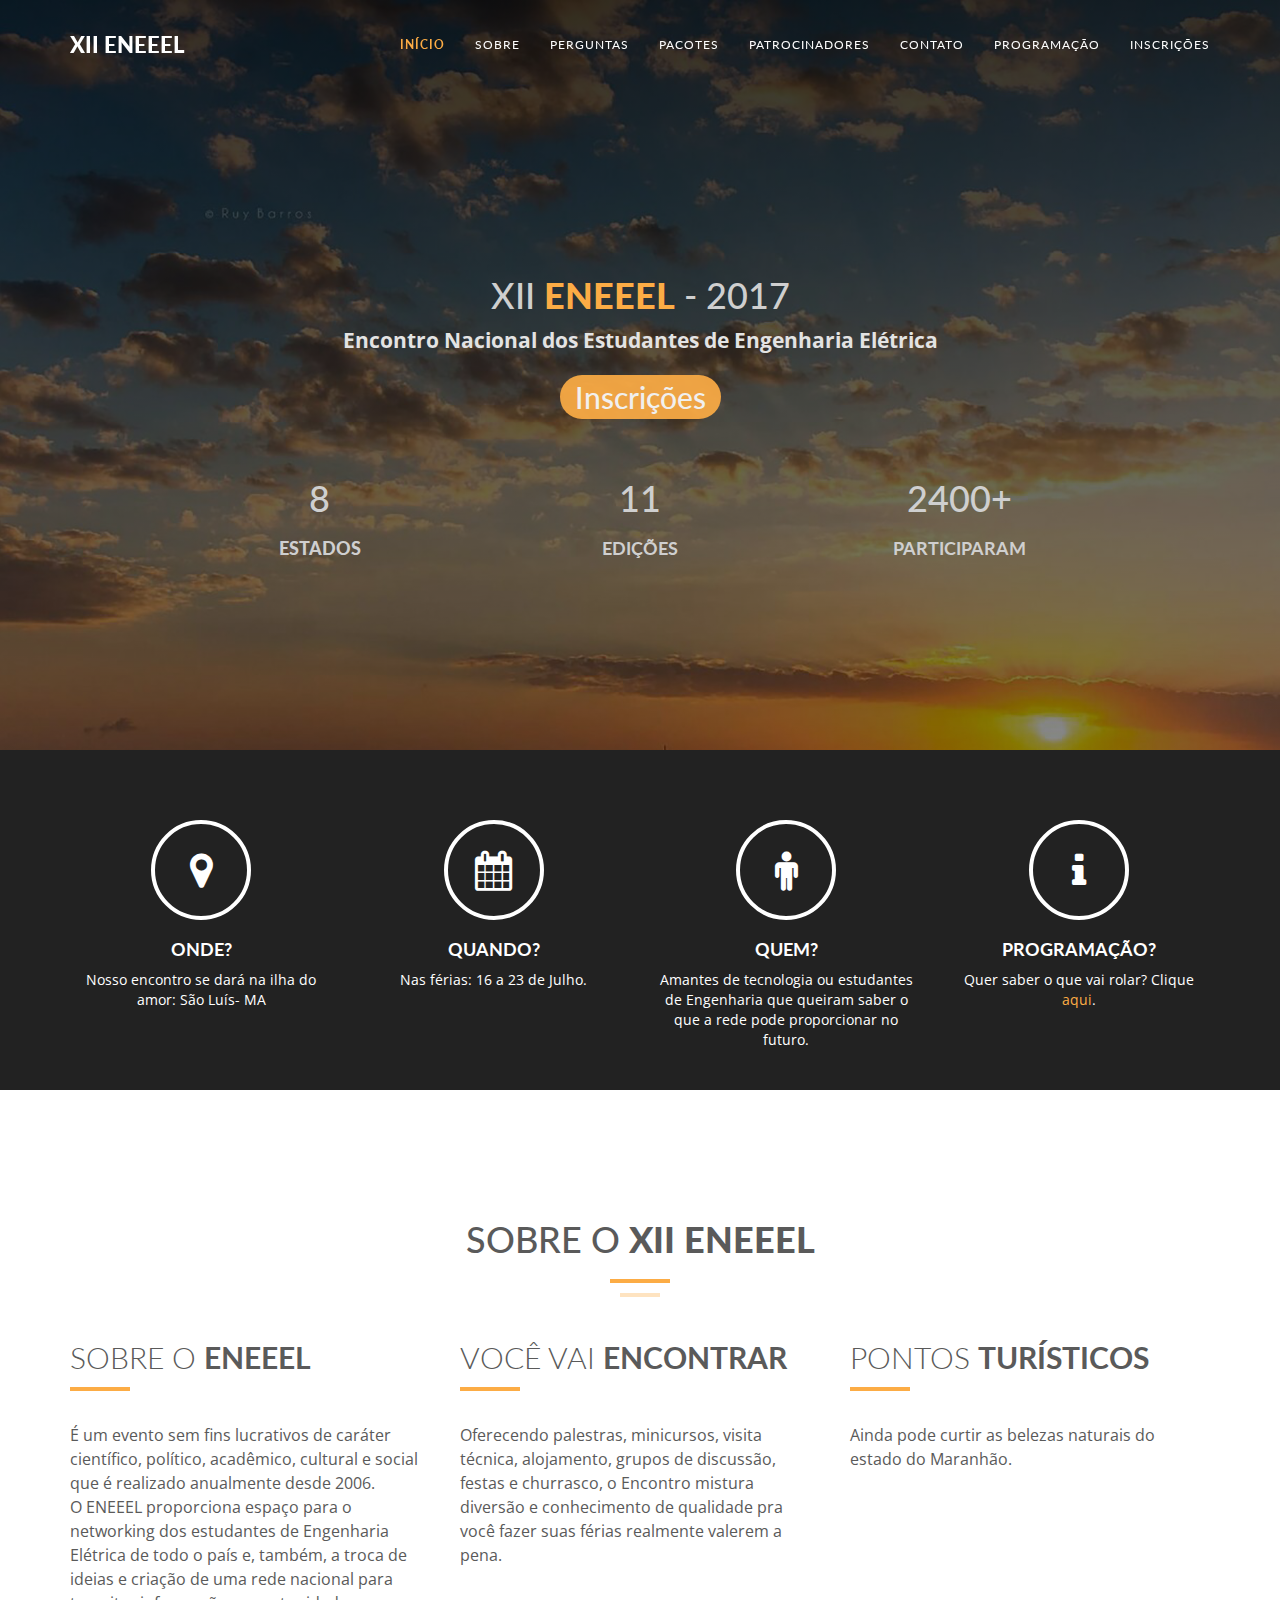
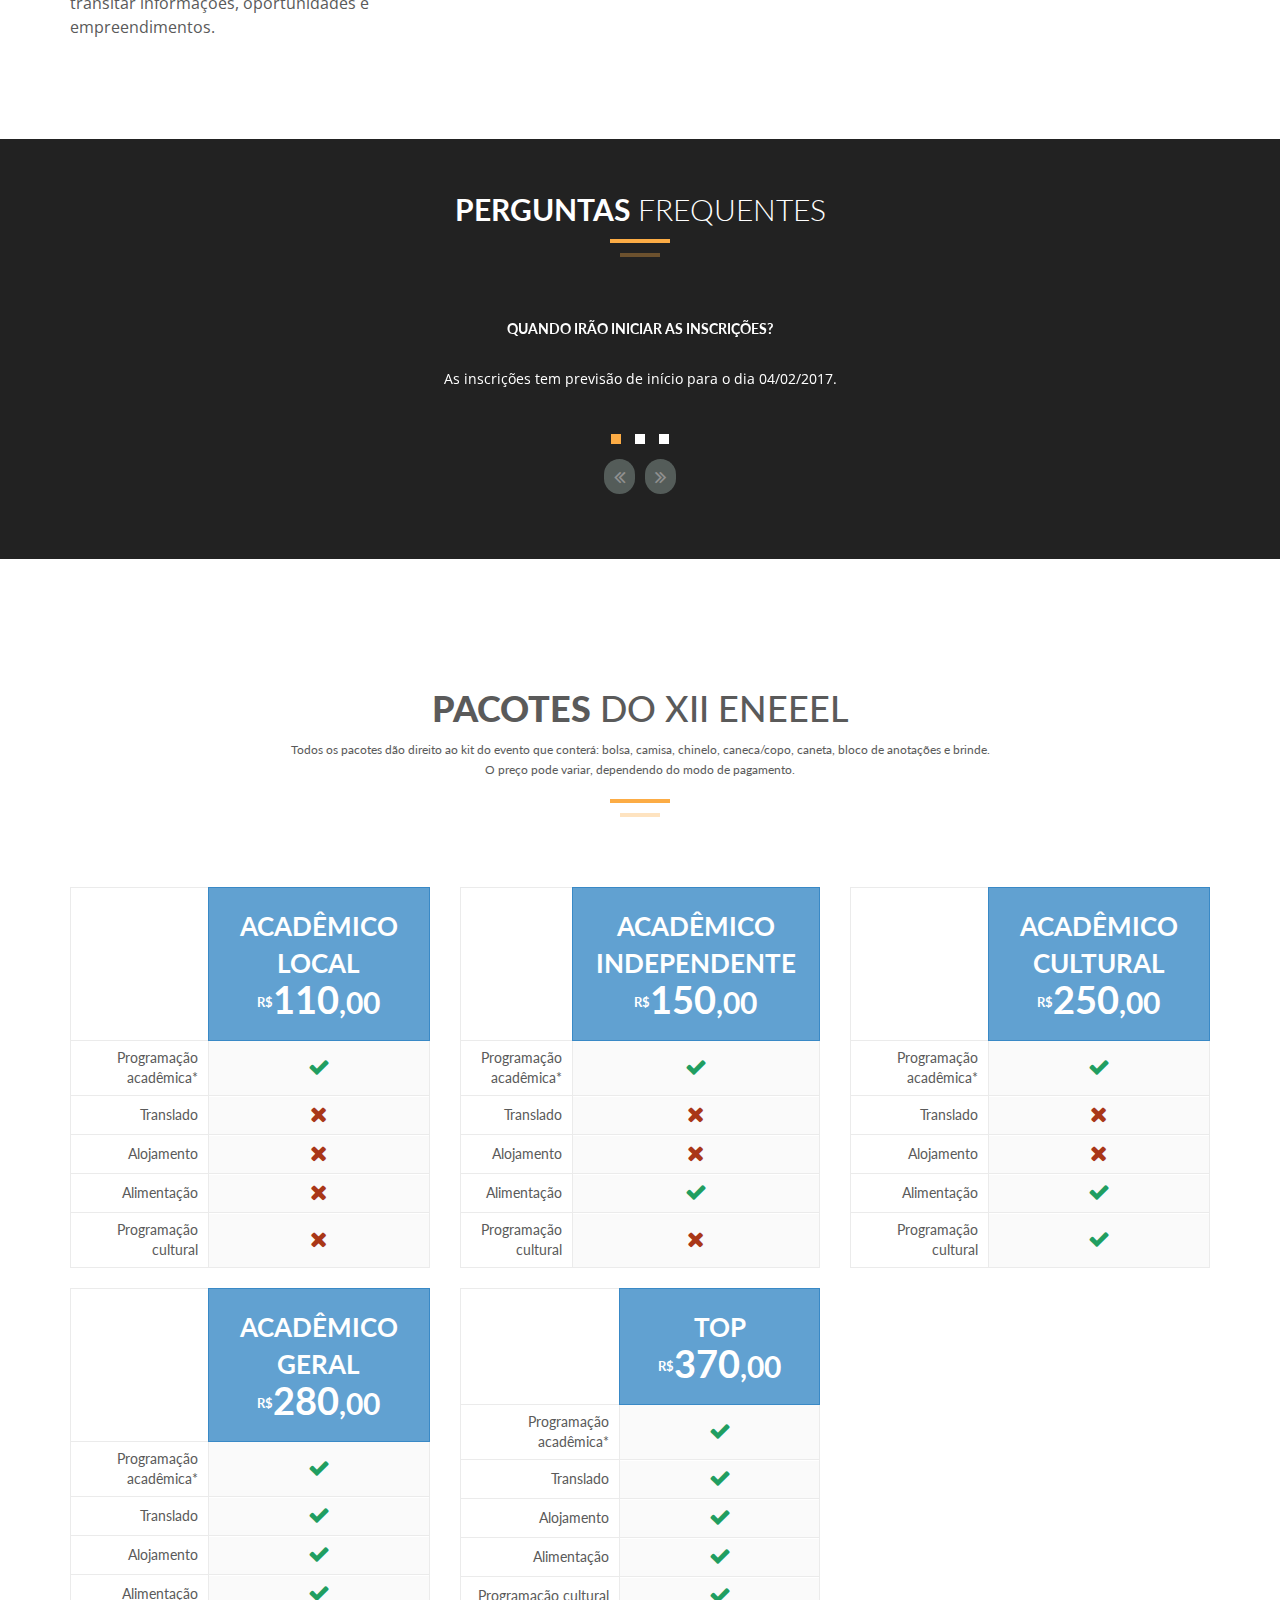
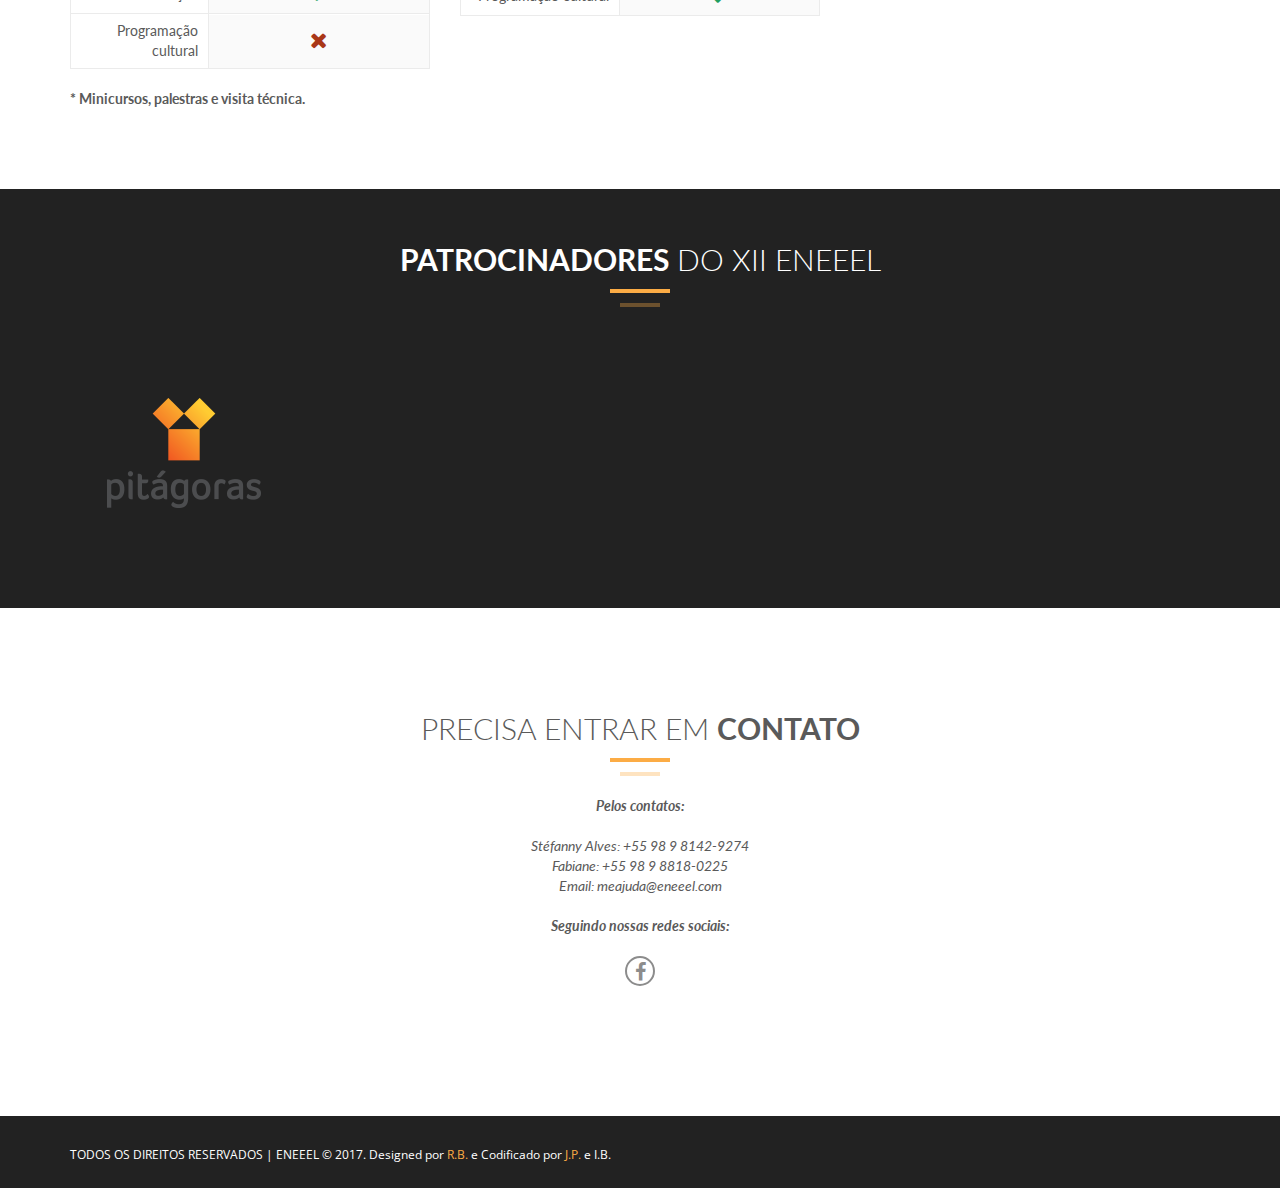
==== commit b1c8dfb4: "Configuração para as novas imagens." ====
--- a/ENEEEL_SITE/modelo1/index.html
+++ b/ENEEEL_SITE/modelo1/index.html
@@ -551,7 +551,7 @@
 	
 	<!-- Clients Section
     ==========================================-->
-    <!--div id="tf-clients" class="text-center">
+    <div id="tf-clients" class="text-center">
         <div class="overlay">
             <div class="container">
 
@@ -563,31 +563,14 @@
                 </div>
                 <div id="clients" class="owl-carousel owl-theme">
                     <div class="item">
-                        <img src="img/client/01.png">
-                    </div>
-                    <div class="item">
-                        <img src="img/client/02.png">
-                    </div>
-                    <div class="item">
-                        <img src="img/client/03.png">
-                    </div>
-                    <div class="item">
-                        <img src="img/client/04.png">
-                    </div>
-                    <div class="item">
-                        <img src="img/client/05.png">
-                    </div>
-                    <div class="item">
-                        <img src="img/client/06.png">
-                    </div>
-                    <div class="item">
-                        <img src="img/client/07.png">
-                    </div>
-                </div>
-
-            </div>
-        </div>
-    </div-->	  
+                        <a href="http://www.faculdadepitagoras.com.br/Paginas/home.aspx"><img src="img/logo-pitagoras.png"></a>
+                    </div>
+                    
+                </div>
+
+            </div>
+        </div>
+    </div>	  
 	  
 	  
     <!-- Contact Section
--- a/ENEEEL_SITE/modelo1/css/style.css
+++ b/ENEEEL_SITE/modelo1/css/style.css
@@ -118,9 +118,9 @@
 	}
 /* Home Style */
 #tf-home{
-	background: url(../img/dawn-190055.jpg);
+	background: url(../img/image.jpg);
 	background-size: cover;
-	background-position: center;
+	background-position: bottom;
 	background-attachment: fixed;
 	background-repeat: no-repeat;
 	color: #cfcfcf;
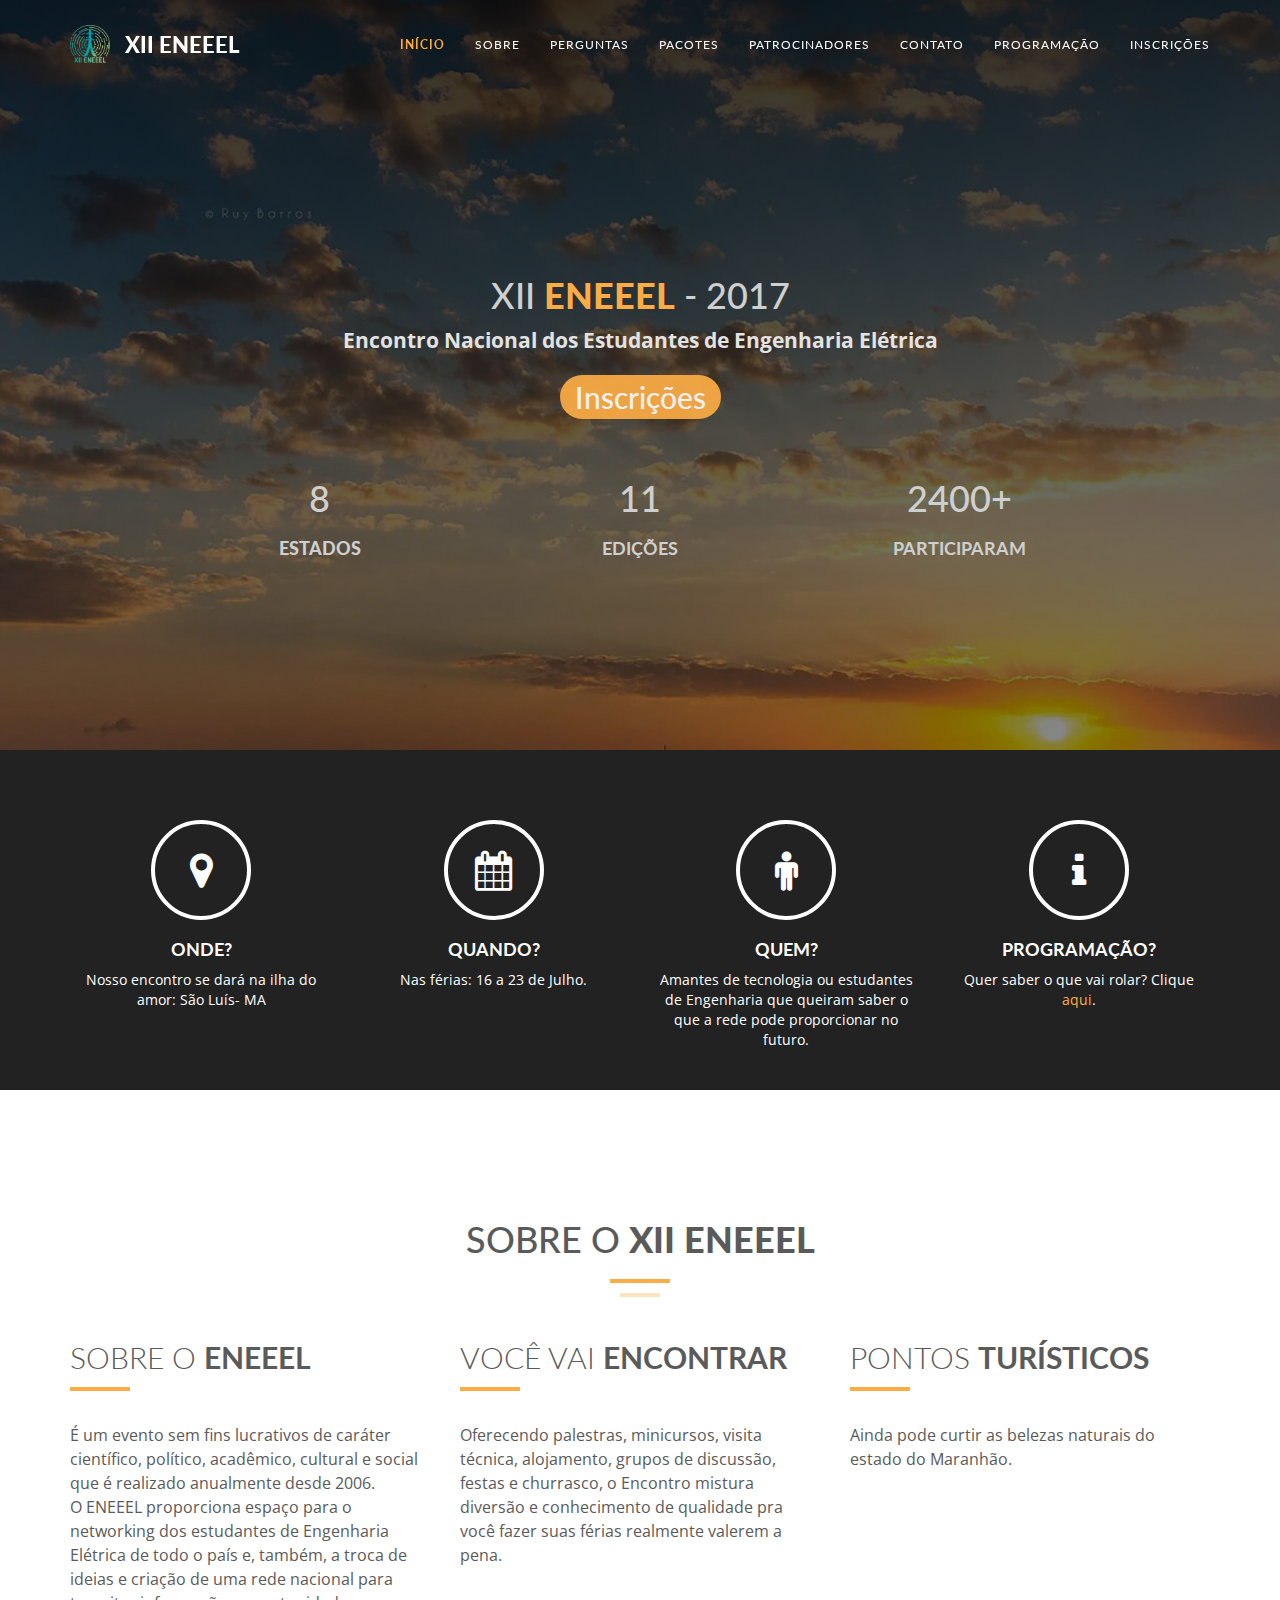
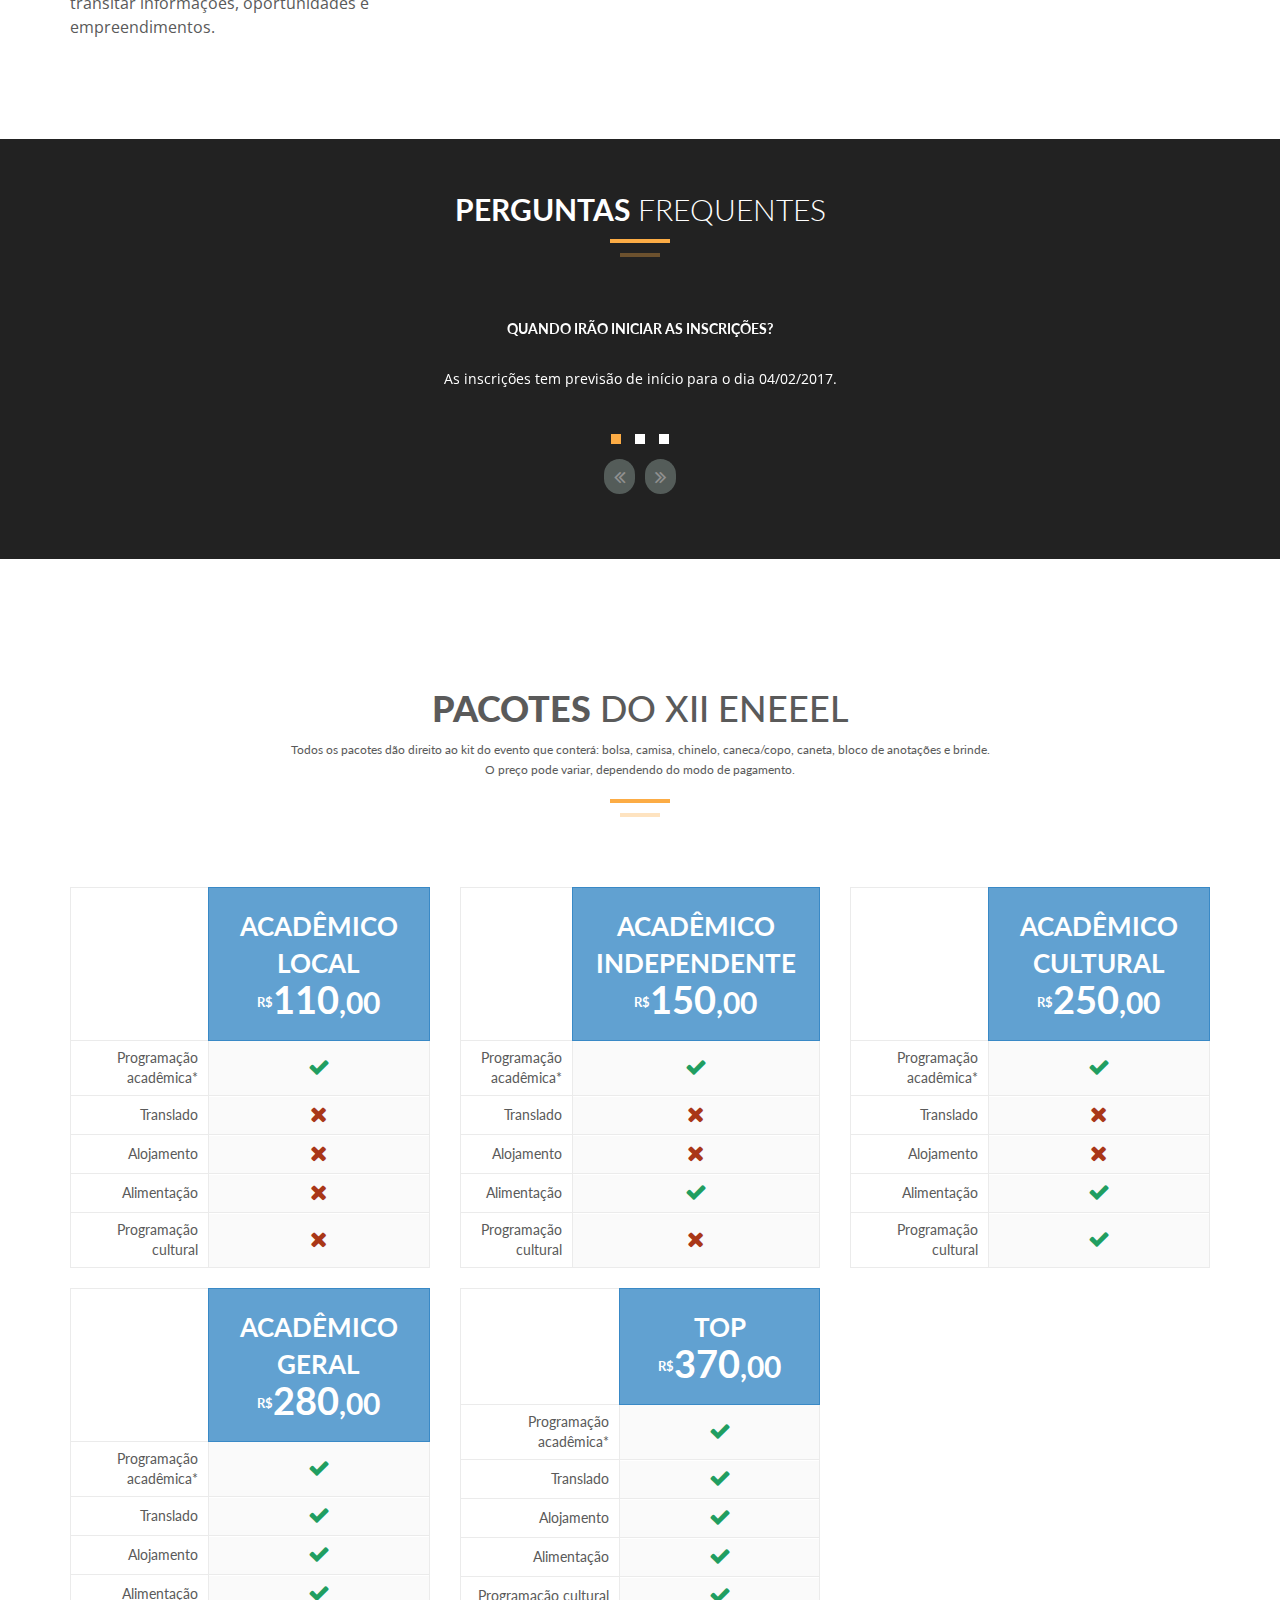
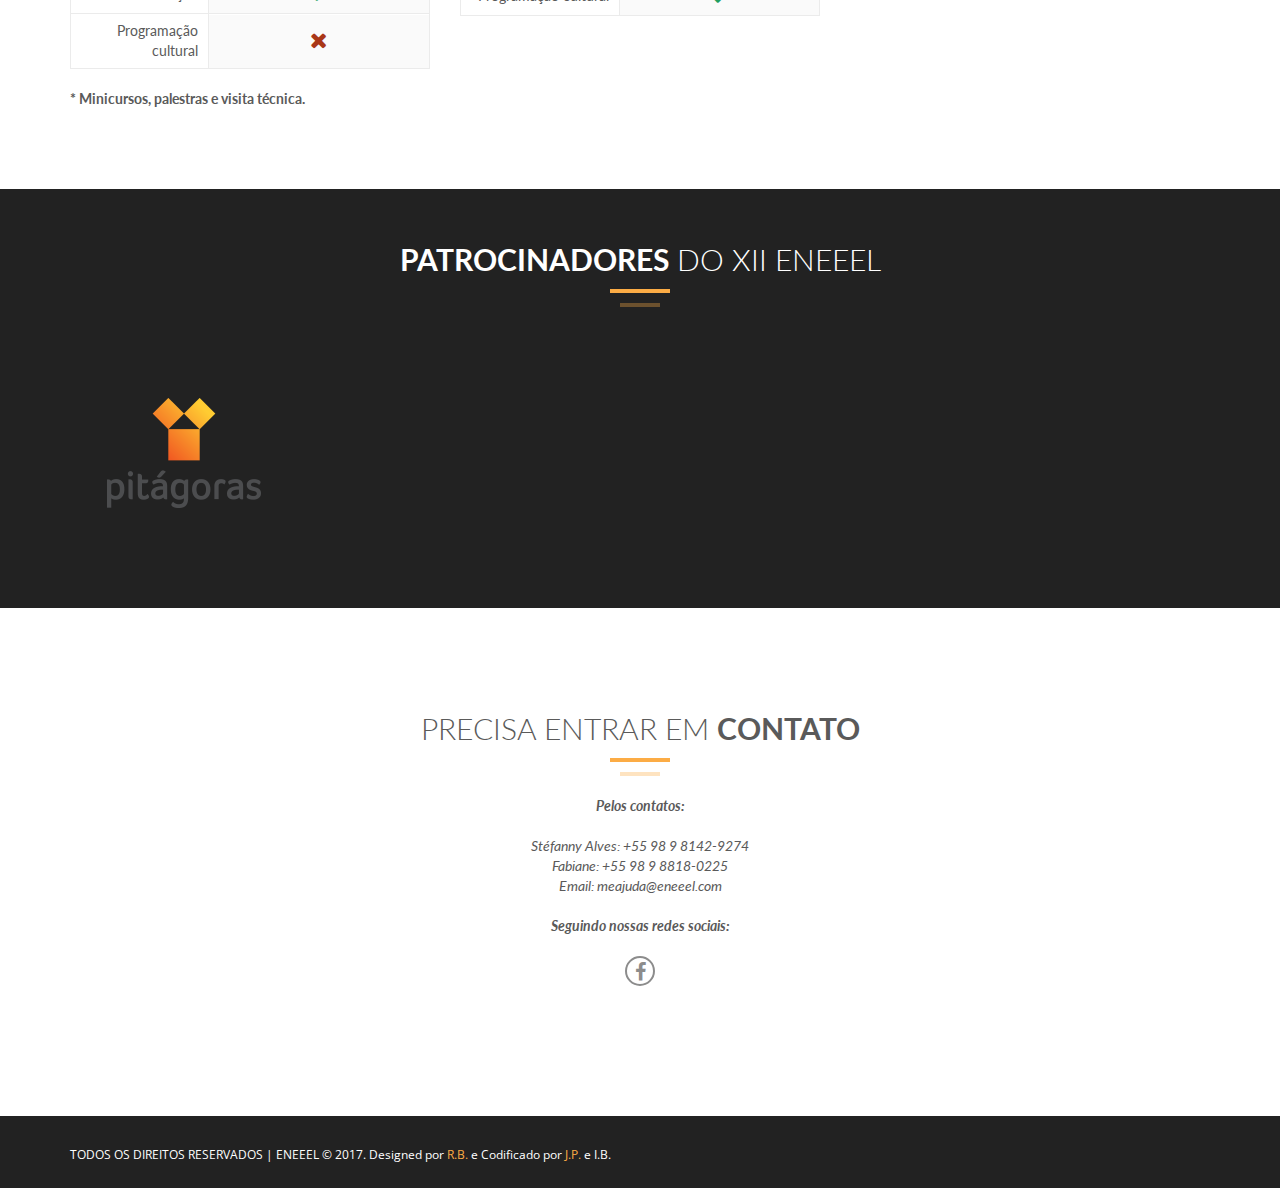
==== commit fe086410: "Coloquei a logo. Diminui o tamanho das imagens." ====
--- a/ENEEEL_SITE/modelo1/index.html
+++ b/ENEEEL_SITE/modelo1/index.html
@@ -72,6 +72,7 @@
     ==========================================-->
     <nav id="tf-menu" class="navbar navbar-default navbar-fixed-top">
       <div class="container">
+
         <!-- Brand and toggle get grouped for better mobile display -->
         <div class="navbar-header">
           <button type="button" class="navbar-toggle collapsed" data-toggle="collapse" data-target="#bs-example-navbar-collapse-1">
@@ -80,7 +81,7 @@
             <span class="icon-bar"></span>
             <span class="icon-bar"></span>
           </button>
-          <a class="navbar-brand" href="index.html">XII ENEEEL</a>
+          <img src="img/Logomarca.png" width="40px"  align="left" style="padding-top: 5px;"><a class="navbar-brand" href="index.html"> &nbsp; &nbsp;XII ENEEEL</a>
         </div>
 
         <!-- Collect the nav links, forms, and other content for toggling -->
--- a/ENEEEL_SITE/modelo1/css/style.css
+++ b/ENEEEL_SITE/modelo1/css/style.css
@@ -85,6 +85,7 @@
 color: #fff;
 font-weight: 900;
 }
+
 
 #tf-menu.navbar-default .navbar-nav > li > a {
 	text-transform: uppercase;
